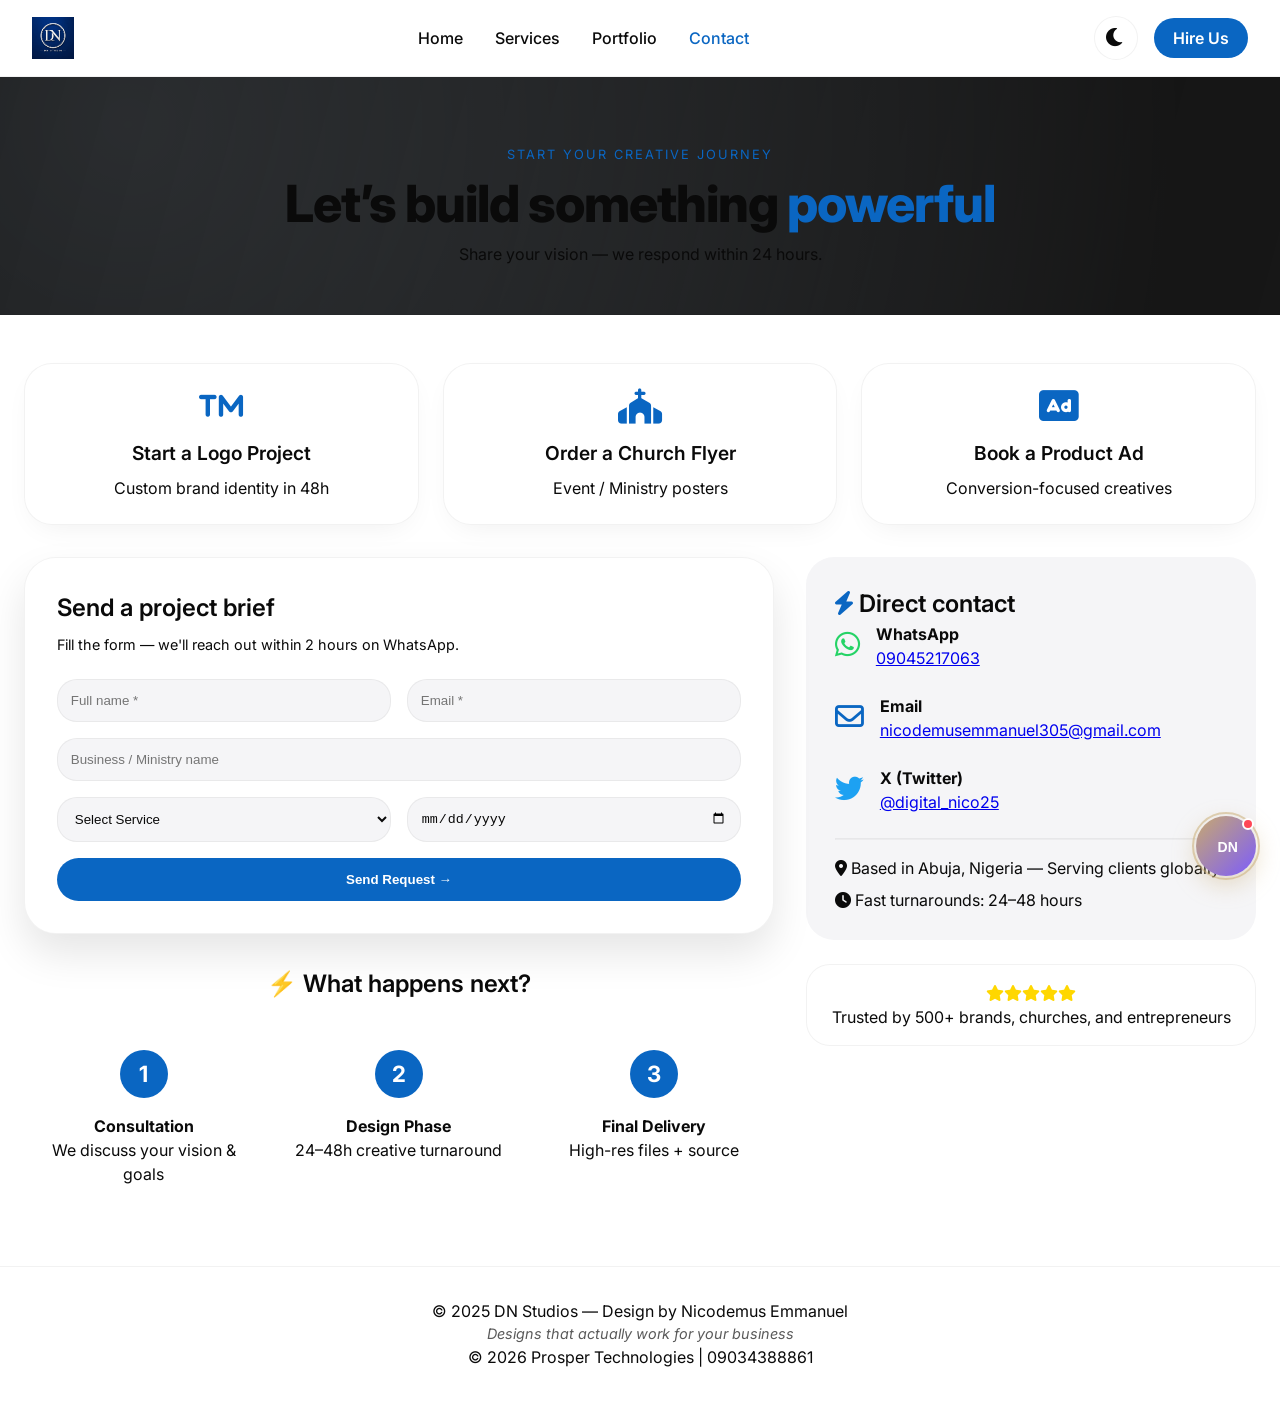
==== dn-studios-portfolio/contact.html @ b540b981 "first commit" ====
<!DOCTYPE html>
<html lang="en">
<head>
  <meta charset="UTF-8">
  <meta name="viewport" content="width=device-width, initial-scale=1.0, viewport-fit=cover">
  <title>DN Studios | Contact – Start Your Creative Project</title>
  <meta name="description" content="Get in touch with DN Studios. Start a logo, church flyer, or product ad project. WhatsApp 09045217063 – 24-48h turnaround.">
  <!-- Google Fonts + Font Awesome -->
  <link href="https://fonts.googleapis.com/css2?family=Inter:opsz,wght@14..32,300;400;500;600;700;800&display=swap" rel="stylesheet">
  <link rel="stylesheet" href="https://cdnjs.cloudflare.com/ajax/libs/font-awesome/6.0.0-beta3/css/all.min.css">
  <link rel="stylesheet" href="css/style.css">
  <style>
    /* Additional contact page premium styling */
    .contact-hero {
      background: var(--hero-overlay), radial-gradient(circle at 10% 20%, rgba(10,102,194,0.15) 0%, rgba(0,0,0,0.7) 90%);
      padding: 4rem 0 3rem;
      text-align: center;
      border-bottom: 1px solid var(--border-light);
    }
    .quick-actions-grid {
      display: flex;
      flex-wrap: wrap;
      gap: 1.5rem;
      justify-content: center;
      margin: 3rem 0 2rem;
    }
    .action-card {
      background: var(--card-bg);
      backdrop-filter: blur(12px);
      border: 1px solid var(--border-light);
      border-radius: 28px;
      padding: 1.5rem;
      text-align: center;
      flex: 1;
      min-width: 200px;
      transition: all 0.3s ease;
      cursor: pointer;
      box-shadow: var(--shadow-sm);
    }
    .action-card:hover {
      transform: translateY(-8px);
      border-color: var(--accent);
      background: var(--card-bg);
      box-shadow: 0 20px 35px -12px var(--accent-glow);
    }
    .action-card i {
      font-size: 2.2rem;
      color: var(--accent);
      margin-bottom: 1rem;
    }
    .action-card h3 {
      font-size: 1.2rem;
      margin-bottom: 0.5rem;
    }
    .glass-form {
      background: var(--card-bg);
      backdrop-filter: blur(16px);
      border-radius: 32px;
      padding: 2rem;
      border: 1px solid var(--border-light);
      box-shadow: 0 20px 40px rgba(0,0,0,0.1);
    }
    .timeline-steps {
      display: flex;
      flex-wrap: wrap;
      justify-content: space-between;
      gap: 1rem;
      margin-top: 2rem;
    }
    .step {
      flex: 1;
      text-align: center;
      padding: 1rem;
      position: relative;
    }
    .step .step-number {
      width: 48px;
      height: 48px;
      background: var(--accent);
      color: white;
      border-radius: 60px;
      display: flex;
      align-items: center;
      justify-content: center;
      margin: 0 auto 1rem;
      font-weight: bold;
      font-size: 1.4rem;
    }
    .contact-sidebar {
      background: var(--bg-secondary);
      border-radius: 28px;
      padding: 1.8rem;
      height: fit-content;
    }
    .contact-method {
      display: flex;
      align-items: center;
      gap: 1rem;
      margin-bottom: 1.5rem;
    }
    .success-modal {
      position: fixed;
      top: 0;
      left: 0;
      width: 100%;
      height: 100%;
      background: rgba(0,0,0,0.8);
      backdrop-filter: blur(8px);
      z-index: 2000;
      display: flex;
      align-items: center;
      justify-content: center;
      visibility: hidden;
      opacity: 0;
      transition: 0.2s;
    }
    .success-modal.active {
      visibility: visible;
      opacity: 1;
    }
    .modal-card {
      background: var(--bg-primary);
      padding: 2rem;
      border-radius: 32px;
      text-align: center;
      max-width: 400px;
    }
    @media (max-width: 768px) {
      .timeline-steps { flex-direction: column; }
      .contact-sidebar { margin-bottom: 2rem; }
    }
    .section-tag-inline {
      color: var(--accent);
      font-size: 0.8rem;
      letter-spacing: 2px;
      text-transform: uppercase;
    }
  </style>
</head>
<body>
<header class="site-header">
  <div class="header-flex container">
    <div class="logo"><a href="index.html"><img src="assets/logo_main.png" alt="DN Studios Logo"></a></div>
    <nav>
      <ul class="nav-links" id="navLinks">
        <li><a href="index.html" class="nav-link">Home</a></li>
        <li><a href="index.html#services" class="nav-link">Services</a></li>
        <li><a href="portfolio.html" class="nav-link">Portfolio</a></li>
        
        <li><a href="contact.html" class="nav-link active">Contact</a></li>
      </ul>
    </nav>
    <div class="header-right">
      <button class="theme-toggle" id="darkModeToggle"><img src="assets/icon_moon.svg" alt="Dark Mode"></button>
      <a href="https://wa.me/2349045217063" class="nav-link hire-btn" target="_blank">Hire Us</a>
      <button class="mobile-menu-btn" id="mobileMenuBtn"><i class="fas fa-bars"></i></button>
    </div>
  </div>
</header>
<!-- Popup AI Chat Widget for DN Studios -->
<style>
  /* ───── CHAT WIDGET STYLES ───────────────────────────────── */
  .dn-chat-widget * {
    margin: 0;
    padding: 0;
    box-sizing: border-box;
  }
  
  .dn-chat-widget {
    position: fixed;
    bottom: 24px;
    right: 24px;
    z-index: 999999;
    font-family: 'Segoe UI', 'DM Sans', -apple-system, BlinkMacSystemFont, sans-serif;
  }
  
  /* Chat Bubble Button */
  .dn-chat-bubble {
    width: 60px;
    height: 60px;
    background: linear-gradient(135deg, #c8a96e 0%, #7c5cfc 100%);
    border-radius: 50%;
    cursor: pointer;
    display: flex;
    align-items: center;
    justify-content: center;
    box-shadow: 0 8px 24px rgba(200,169,110,0.4);
    transition: transform 0.3s ease, box-shadow 0.3s ease;
    border: none;
    position: relative;
  }
  
  .dn-chat-bubble:hover {
    transform: scale(1.08);
    box-shadow: 0 12px 32px rgba(200,169,110,0.5);
  }
  
  .dn-chat-bubble svg {
    width: 28px;
    height: 28px;
  }
  
  /* Pulse Ring */
  .dn-pulse-ring {
    position: absolute;
    inset: -4px;
    border-radius: 50%;
    border: 2px solid rgba(200,169,110,0.5);
    animation: dnPulse 2s ease-out infinite;
    pointer-events: none;
  }
  
  @keyframes dnPulse {
    0% { transform: scale(1); opacity: 0.7; }
    70% { transform: scale(1.4); opacity: 0; }
    100% { transform: scale(1.4); opacity: 0; }
  }
  
  /* Notification Dot */
  .dn-notif-dot {
    position: absolute;
    top: 2px;
    right: 2px;
    width: 12px;
    height: 12px;
    background: #ff4757;
    border-radius: 50%;
    border: 2px solid #fff;
    animation: dnBlink 1.5s ease-in-out infinite;
  }
  
  @keyframes dnBlink {
    0%, 100% { opacity: 1; }
    50% { opacity: 0.4; }
  }
  
  /* Chat Window */
  .dn-chat-window {
    position: absolute;
    bottom: 80px;
    right: 0;
    width: 380px;
    max-width: calc(100vw - 32px);
    height: 520px;
    background: rgba(15, 15, 25, 0.92);
    backdrop-filter: blur(24px);
    border-radius: 24px;
    border: 1px solid rgba(255,255,255,0.12);
    box-shadow: 0 24px 48px rgba(0,0,0,0.4);
    display: flex;
    flex-direction: column;
    overflow: hidden;
    opacity: 0;
    visibility: hidden;
    transform: scale(0.9) translateY(20px);
    transition: all 0.35s cubic-bezier(0.34, 1.56, 0.64, 1);
    pointer-events: none;
  }
  
  .dn-chat-window.dn-open {
    opacity: 1;
    visibility: visible;
    transform: scale(1) translateY(0);
    pointer-events: all;
  }
  
  /* Light mode support */
  @media (prefers-color-scheme: light) {
    .dn-chat-window {
      background: rgba(255, 255, 255, 0.94);
      backdrop-filter: blur(24px);
      border-color: rgba(0,0,0,0.1);
    }
  }
  
  /* Header */
  .dn-chat-header {
    padding: 16px 20px;
    background: linear-gradient(135deg, rgba(200,169,110,0.15) 0%, rgba(124,92,252,0.1) 100%);
    border-bottom: 1px solid rgba(255,255,255,0.1);
    display: flex;
    align-items: center;
    gap: 12px;
  }
  
  .dn-header-avatar {
    width: 40px;
    height: 40px;
    background: linear-gradient(135deg, #c8a96e, #7c5cfc);
    border-radius: 50%;
    display: flex;
    align-items: center;
    justify-content: center;
    font-weight: 800;
    font-size: 18px;
    color: #0a0a0f;
  }
  
  .dn-header-info {
    flex: 1;
  }
  
  .dn-header-name {
    font-weight: 700;
    font-size: 15px;
    letter-spacing: -0.3px;
  }
  
  .dn-header-status {
    font-size: 11px;
    opacity: 0.65;
    display: flex;
    align-items: center;
    gap: 6px;
    margin-top: 2px;
  }
  
  .dn-status-dot {
    width: 8px;
    height: 8px;
    background: #2ed573;
    border-radius: 50%;
    box-shadow: 0 0 6px #2ed573;
    animation: dnTypingBlink 2s ease-in-out infinite;
  }
  
  @keyframes dnTypingBlink {
    0%, 100% { opacity: 1; }
    50% { opacity: 0.4; }
  }
  
  .dn-close-btn {
    background: rgba(255,255,255,0.1);
    border: none;
    color: inherit;
    width: 30px;
    height: 30px;
    border-radius: 50%;
    cursor: pointer;
    font-size: 18px;
    display: flex;
    align-items: center;
    justify-content: center;
    transition: background 0.2s;
  }
  
  .dn-close-btn:hover {
    background: rgba(255,255,255,0.2);
  }
  
  /* Messages Area */
  .dn-messages {
    flex: 1;
    overflow-y: auto;
    padding: 16px;
    display: flex;
    flex-direction: column;
    gap: 12px;
    scroll-behavior: smooth;
  }
  
  .dn-messages::-webkit-scrollbar {
    width: 4px;
  }
  
  .dn-messages::-webkit-scrollbar-track {
    background: transparent;
  }
  
  .dn-messages::-webkit-scrollbar-thumb {
    background: rgba(255,255,255,0.2);
    border-radius: 10px;
  }
  
  /* Message Bubbles */
  .dn-msg {
    display: flex;
    gap: 8px;
    animation: dnMsgIn 0.3s cubic-bezier(0.34, 1.56, 0.64, 1);
  }
  
  @keyframes dnMsgIn {
    from {
      opacity: 0;
      transform: translateY(12px);
    }
    to {
      opacity: 1;
      transform: translateY(0);
    }
  }
  
  .dn-msg.dn-user {
    flex-direction: row-reverse;
  }
  
  .dn-msg-avatar {
    width: 28px;
    height: 28px;
    background: linear-gradient(135deg, #c8a96e, #7c5cfc);
    border-radius: 50%;
    display: flex;
    align-items: center;
    justify-content: center;
    font-size: 12px;
    font-weight: 700;
    flex-shrink: 0;
  }
  
  .dn-msg.dn-user .dn-msg-avatar {
    background: rgba(200,169,110,0.2);
    border: 1px solid rgba(200,169,110,0.3);
    color: #c8a96e;
  }
  
  .dn-msg-bubble {
    max-width: 78%;
    padding: 10px 14px;
    border-radius: 18px;
    font-size: 13px;
    line-height: 1.5;
    word-wrap: break-word;
  }
  
  .dn-msg.dn-bot .dn-msg-bubble {
    background: rgba(255,255,255,0.08);
    border: 1px solid rgba(255,255,255,0.08);
    border-bottom-left-radius: 4px;
  }
  
  .dn-msg.dn-user .dn-msg-bubble {
    background: linear-gradient(135deg, rgba(200,169,110,0.25), rgba(124,92,252,0.2));
    border-bottom-right-radius: 4px;
    text-align: right;
  }
  
  @media (prefers-color-scheme: light) {
    .dn-msg.dn-bot .dn-msg-bubble {
      background: rgba(0,0,0,0.04);
      border-color: rgba(0,0,0,0.06);
    }
    .dn-msg.dn-user .dn-msg-bubble {
      background: linear-gradient(135deg, rgba(200,169,110,0.2), rgba(124,92,252,0.15));
    }
  }
  
  /* Quick Chips */
  .dn-chips {
    display: flex;
    flex-wrap: wrap;
    gap: 8px;
    margin-top: 10px;
  }
  
  .dn-chip {
    background: rgba(255,255,255,0.06);
    border: 1px solid rgba(255,255,255,0.1);
    padding: 6px 14px;
    border-radius: 100px;
    font-size: 11px;
    cursor: pointer;
    transition: all 0.2s;
  }
  
  .dn-chip:hover {
    background: rgba(200,169,110,0.2);
    border-color: #c8a96e;
    transform: translateY(-1px);
  }
  
  @media (prefers-color-scheme: light) {
    .dn-chip {
      background: rgba(0,0,0,0.04);
      border-color: rgba(0,0,0,0.1);
    }
  }
  
  /* Typing Indicator */
  .dn-typing {
    display: flex;
    align-items: center;
    gap: 5px;
    padding: 8px 12px;
  }
  
  .dn-typing span {
    width: 6px;
    height: 6px;
    background: #c8a96e;
    border-radius: 50%;
    animation: dnTypingDot 1.2s ease-in-out infinite;
  }
  
  .dn-typing span:nth-child(2) { animation-delay: 0.2s; }
  .dn-typing span:nth-child(3) { animation-delay: 0.4s; }
  
  @keyframes dnTypingDot {
    0%, 60%, 100% { transform: scale(1); opacity: 0.5; }
    30% { transform: scale(1.3); opacity: 1; }
  }
  
  /* Input Area */
  .dn-input-area {
    padding: 12px 16px;
    border-top: 1px solid rgba(255,255,255,0.08);
    display: flex;
    gap: 10px;
    align-items: flex-end;
  }
  
  .dn-input-area textarea {
    flex: 1;
    background: rgba(255,255,255,0.06);
    border: 1px solid rgba(255,255,255,0.1);
    border-radius: 20px;
    padding: 10px 14px;
    font-family: inherit;
    font-size: 13px;
    color: inherit;
    resize: none;
    outline: none;
    max-height: 80px;
    line-height: 1.4;
  }
  
  .dn-input-area textarea::placeholder {
    opacity: 0.5;
  }
  
  .dn-input-area textarea:focus {
    border-color: #c8a96e;
  }
  
  .dn-send-btn {
    width: 38px;
    height: 38px;
    background: linear-gradient(135deg, #c8a96e, #a07c45);
    border: none;
    border-radius: 50%;
    cursor: pointer;
    display: flex;
    align-items: center;
    justify-content: center;
    transition: transform 0.2s, box-shadow 0.2s;
    flex-shrink: 0;
  }
  
  .dn-send-btn:hover {
    transform: scale(1.06);
    box-shadow: 0 4px 12px rgba(200,169,110,0.4);
  }
  
  .dn-send-btn svg {
    width: 16px;
    height: 16px;
    fill: #0a0a0f;
  }
  
  /* WhatsApp Link inside messages */
  .dn-wa-link {
    display: inline-flex;
    align-items: center;
    gap: 6px;
    background: linear-gradient(135deg, #25d366, #128c7e);
    padding: 6px 14px;
    border-radius: 100px;
    color: white;
    text-decoration: none;
    font-size: 12px;
    font-weight: 600;
    margin-top: 8px;
    transition: transform 0.2s;
  }
  
  .dn-wa-link:hover {
    transform: translateY(-1px);
  }
  
  /* Powered By */
  .dn-powered {
    text-align: center;
    font-size: 9px;
    padding: 8px;
    opacity: 0.4;
    border-top: 1px solid rgba(255,255,255,0.05);
  }
</style>

<div class="dn-chat-widget">
  <!-- Chat Bubble -->
  <button class="dn-chat-bubble" id="dnChatBubble">
    <div class="dn-pulse-ring"></div>
    <div class="dn-notif-dot" id="dnNotifDot"></div>
    <svg viewBox="0 0 40 40" fill="none">
      <text x="8" y="28" font-family="Arial, sans-serif" font-size="20" font-weight="800" fill="white">DN</text>
    </svg>
  </button>
  
  <!-- Chat Window -->
  <div class="dn-chat-window" id="dnChatWindow">
    <div class="dn-chat-header">
      <div class="dn-header-avatar">DN</div>
      <div class="dn-header-info">
        <div class="dn-header-name">DN Studios Assistant</div>
        <div class="dn-header-status">
          <div class="dn-status-dot"></div>
          Online · 24/7
        </div>
      </div>
      <button class="dn-close-btn" id="dnCloseChat">✕</button>
    </div>
    
    <div class="dn-messages" id="dnMessages"></div>
    
    <div class="dn-input-area">
      <textarea id="dnChatInput" placeholder="Ask me anything..." rows="1"></textarea>
      <button class="dn-send-btn" id="dnSendBtn">
        <svg viewBox="0 0 24 24">
          <path d="M2.01 21L23 12 2.01 3 2 10l15 2-15 2z"/>
        </svg>
      </button>
    </div>
    <div class="dn-powered">DN Studios · AI Assistant</div>
  </div>
</div>

<script>
  (function() {
    // Configuration
    const WHATSAPP_NUMBER = '2349045217063';
    const WHATSAPP_URL = `https://wa.me/${WHATSAPP_NUMBER}`;
    
    // DOM Elements
    const bubble = document.getElementById('dnChatBubble');
    const windowEl = document.getElementById('dnChatWindow');
    const closeBtn = document.getElementById('dnCloseChat');
    const messagesEl = document.getElementById('dnMessages');
    const inputEl = document.getElementById('dnChatInput');
    const sendBtn = document.getElementById('dnSendBtn');
    const notifDot = document.getElementById('dnNotifDot');
    
    let isOpen = false;
    let welcomed = false;
    
    // ───── HELPER FUNCTIONS ─────────────────────────────────────
    function scrollToBottom() {
      messagesEl.scrollTop = messagesEl.scrollHeight;
    }
    
    function escapeHtml(text) {
      const div = document.createElement('div');
      div.textContent = text;
      return div.innerHTML;
    }
    
    function addMessage(content, isUser = false, chips = null) {
      const msgDiv = document.createElement('div');
      msgDiv.className = `dn-msg ${isUser ? 'dn-user' : 'dn-bot'}`;
      
      const avatar = document.createElement('div');
      avatar.className = 'dn-msg-avatar';
      avatar.textContent = isUser ? 'You' : 'DN';
      
      const bubbleDiv = document.createElement('div');
      bubbleDiv.className = 'dn-msg-bubble';
      bubbleDiv.innerHTML = content;
      
      if (chips && chips.length) {
        const chipsDiv = document.createElement('div');
        chipsDiv.className = 'dn-chips';
        chips.forEach(chip => {
          const chipBtn = document.createElement('button');
          chipBtn.className = 'dn-chip';
          chipBtn.textContent = chip;
          chipBtn.onclick = () => {
            addMessage(chip, true);
            const response = getBotResponse(chip);
            showTyping(() => addMessage(response, false, getChipsForResponse(chip)));
          };
          chipsDiv.appendChild(chipBtn);
        });
        bubbleDiv.appendChild(chipsDiv);
      }
      
      msgDiv.appendChild(avatar);
      msgDiv.appendChild(bubbleDiv);
      messagesEl.appendChild(msgDiv);
      scrollToBottom();
    }
    
    function showTyping(callback) {
      const typingDiv = document.createElement('div');
      typingDiv.className = 'dn-msg dn-bot';
      typingDiv.innerHTML = `
        <div class="dn-msg-avatar">DN</div>
        <div class="dn-msg-bubble">
          <div class="dn-typing"><span></span><span></span><span></span></div>
        </div>
      `;
      messagesEl.appendChild(typingDiv);
      scrollToBottom();
      
      setTimeout(() => {
        typingDiv.remove();
        callback();
      }, 800);
    }
    
    // ───── KNOWLEDGE BASE / RESPONSE ENGINE ─────────────────────
    function getChipsForResponse(message) {
      const lower = message.toLowerCase();
      if (lower.includes('service') || lower.includes('offer')) return null;
      if (lower.includes('price') || lower.includes('cost')) return null;
      return ['Our Services', 'Turnaround Time', 'Contact Info', 'Get Quote'];
    }
    
    function getBotResponse(message) {
      const lower = message.toLowerCase();
      
      // Pricing / Quote
      if (lower.match(/\b(price|cost|quote|how much|fee|charge|rate|budget|afford)\b/i)) {
        return `Every brand is unique — so every design is custom-tailored to deliver the best value for your vision. 🎨<br><br>
        <strong>Nicodemus</strong> will walk you through everything personally and give you a quote based on your specific needs.<br><br>
        <a href="${WHATSAPP_URL}?text=Hi%20Nicodemus%2C%20I%27d%20like%20a%20custom%20quote%20for%20my%20project" class="dn-wa-link" target="_blank">
          💬 Chat on WhatsApp for Quote
        </a><br><br>
        Our 24–48 hour turnaround starts the moment you connect! ⚡`;
      }
      
      // Turnaround / Delivery
      if (lower.match(/\b(how long|turnaround|delivery|deliver|when.*ready|time.*take|fast|rush|urgent|deadline)\b/i)) {
        return `⚡ <strong>Fastest in the industry!</strong><br><br>
        We operate on a strict <strong>24–48 hour turnaround</strong> for most projects — logos, flyers, brand identity work, social graphics.<br><br>
        <strong>The process:</strong><br>
        1️⃣ You share your brief & brand details<br>
        2️⃣ Our team gets to work immediately<br>
        3️⃣ Your design lands in your inbox within 24–48 hours<br><br>
        Complex brand packages may take slightly longer — we'll give you a clear timeline upfront.<br><br>
        <a href="${WHATSAPP_URL}?text=Hi%20Nicodemus%2C%20I%27d%20like%20to%20start%20a%20project" class="dn-wa-link" target="_blank">
          🚀 Start Your Project Now
        </a>`;
      }
      
      // Services
      if (lower.match(/\b(service|offer|what.*do|logo|flyer|brand|identity|poster|social media|banner|church|ministry)\b/i)) {
        return `✨ <strong>DN Studios Services:</strong><br><br>
        🎯 <strong>Logo & Brand Identity</strong> — Distinctive marks that represent your vision<br>
        ⛪ <strong>Church & Ministry Flyers</strong> — Anointed designs for events & programmes<br>
        📱 <strong>Social Media Graphics</strong> — Scroll-stopping posts & story templates<br>
        🖼️ <strong>Event Posters & Banners</strong> — High-impact print & digital materials<br>
        📋 <strong>Product Advertisement Design</strong> — Mockups built to convert<br>
        🎨 <strong>Custom Design Consultation</strong> — Tailored to your brand voice<br><br>
        Every project is <strong>custom-built from scratch</strong> — no templates!<br><br>
        Which service interests you most?`;
      }
      
      // Contact / WhatsApp
      if (lower.match(/\b(contact|reach|whatsapp|nicodemus|phone|call|message|get in touch|talk|human)\b/i)) {
        return `📞 <strong>Connect with Nicodemus directly:</strong><br><br>
        <a href="${WHATSAPP_URL}" class="dn-wa-link" target="_blank">
          💬 WhatsApp: 09045217063
        </a><br><br>
        📧 Email: <strong>nicodemusemmanuel305@gmail.com</strong><br>
        🐦 X (Twitter): <strong>@digital_nico25</strong><br>
        📱 Direct Call: <strong>08065919383</strong><br><br>
        Nicodemus replies typically within minutes, Mon–Sat. 🙌`;
      }
      
      // About / Who
      if (lower.match(/\b(who are you|about|what is dn|studio|mission|founder)\b/i)) {
        return `🎬 <strong>DN Studios</strong> is a premium creative design studio founded by <strong>Nicodemus Emmanuel</strong>, a graphic designer and visual brand strategist.<br><br>
        <strong>Our mission:</strong> Help businesses, brands, and individuals show up powerfully through visual design.<br><br>
        <strong>What makes us different:</strong><br>
        ✦ Custom, never cookie-cutter designs<br>
        ✦ Guaranteed 24–48 hour delivery<br>
        ✦ Unlimited revisions until you're 100% satisfied<br>
        ✦ Deep understanding of Nigerian & African brand contexts<br><br>
        Ready to show up powerfully? Let's create something extraordinary! ✨`;
      }
      
      // Greeting
      if (lower.match(/^(hi|hello|hey|good morning|good afternoon|hey there|sup|howdy)/i)) {
        return `Hey there! 👋 Great to meet you!<br><br>
        I'm the <strong>DN Studios AI Assistant</strong> — here to help you find the perfect creative solution for your brand.<br><br>
        <strong>You can ask me about:</strong>`;
      }
      
      // Thanks
      if (lower.match(/thank|appreciate|helpful|great help/i)) {
        return `You're so welcome! 😊 It's our absolute pleasure.<br><br>
        Remember — whenever you're ready to start your project, Nicodemus is just one message away. We can't wait to bring your brand vision to life! ✨<br><br>
        <a href="${WHATSAPP_URL}?text=Hi%20Nicodemus%2C%20I%27m%20ready%20to%20start%20my%20project" class="dn-wa-link" target="_blank">
          🎨 Start Your Project →
        </a>`;
      }
      
      // Fallback
      return `That's a great question! For the most accurate answer, it's best to speak with <strong>Nicodemus</strong> directly — he'll give you everything you need. 🙌<br><br>
      <a href="${WHATSAPP_URL}?text=Hi%20Nicodemus%2C%20I%20have%20a%20question%20about%20DN%20Studios" class="dn-wa-link" target="_blank">
        💬 Ask Nicodemus on WhatsApp
      </a><br><br>
      Or ask me about our <strong>services</strong>, <strong>turnaround time</strong>, or <strong>pricing</strong>! 😊`;
    }
    
    function sendMessage() {
      const text = inputEl.value.trim();
      if (!text) return;
      
      addMessage(escapeHtml(text), true);
      inputEl.value = '';
      inputEl.style.height = 'auto';
      
      showTyping(() => {
        const reply = getBotResponse(text);
        addMessage(reply, false, getChipsForResponse(text));
      });
    }
    
    function showWelcome() {
      showTyping(() => {
        addMessage(`Hi! I'm the <strong>DN Studios Assistant</strong>. 👋<br><br>How can I help you <strong>show up powerfully</strong> today?`, false, [
          'Our Services', 'Turnaround Time', 'Get a Quote', 'Contact Info'
        ]);
      });
    }
    
    // Auto-resize textarea
    function autoResize() {
      inputEl.style.height = 'auto';
      inputEl.style.height = Math.min(inputEl.scrollHeight, 80) + 'px';
    }
    
    // Toggle chat window
    function toggleChat() {
      isOpen = !isOpen;
      if (isOpen) {
        windowEl.classList.add('dn-open');
        notifDot.style.opacity = '0';
        setTimeout(() => inputEl.focus(), 200);
        if (!welcomed) {
          welcomed = true;
          setTimeout(showWelcome, 300);
        }
      } else {
        windowEl.classList.remove('dn-open');
      }
    }
    
    // ───── EVENT LISTENERS ─────────────────────────────────────
    bubble.addEventListener('click', toggleChat);
    closeBtn.addEventListener('click', toggleChat);
    sendBtn.addEventListener('click', sendMessage);
    
    inputEl.addEventListener('keypress', (e) => {
      if (e.key === 'Enter' && !e.shiftKey) {
        e.preventDefault();
        sendMessage();
      }
    });
    
    inputEl.addEventListener('input', autoResize);
    
    // Hide notification dot when window is open
    notifDot.style.opacity = '1';
  })();
</script>
<main>
  <!-- Hero Section with abstract overlay -->
  <section class="contact-hero">
    <div class="container">
      <span class="section-tag-inline">Start your creative journey</span>
      <h1 style="font-size: clamp(2rem, 6vw, 3.2rem);">Let’s build something <span style="color: var(--accent);">powerful</span></h1>
      <p>Share your vision — we respond within 24 hours.</p>
    </div>
  </section>

  <div class="container" style="margin-top: 2rem; margin-bottom: 4rem;">
    <!-- Quick Action Cards (pre-filled WhatsApp) -->
    <div class="quick-actions-grid">
      <div class="action-card" data-project="Logo + Brand Identity Project">
        <i class="fas fa-trademark"></i>
        <h3>Start a Logo Project</h3>
        <p>Custom brand identity in 48h</p>
      </div>
      <div class="action-card" data-project="Church Flyer Design">
        <i class="fas fa-church"></i>
        <h3>Order a Church Flyer</h3>
        <p>Event / Ministry posters</p>
      </div>
      <div class="action-card" data-project="Product Ad Campaign">
        <i class="fas fa-ad"></i>
        <h3>Book a Product Ad</h3>
        <p>Conversion-focused creatives</p>
      </div>
    </div>

    <div style="display: flex; flex-wrap: wrap; gap: 2rem;">
      <!-- Left Column: Glass Form -->
      <div style="flex: 2;">
        <div class="glass-form">
          <h3 style="margin-bottom: 0.5rem;">Send a project brief</h3>
          <p style="margin-bottom: 1.5rem; font-size: 0.9rem;">Fill the form — we'll reach out within 2 hours on WhatsApp.</p>
          <form id="contactForm">
            <div style="display: flex; gap: 1rem; flex-wrap: wrap; margin-bottom: 1rem;">
              <input type="text" id="fullName" placeholder="Full name *" style="flex:1; background: var(--bg-secondary); border: 1px solid var(--border-light); padding: 0.8rem; border-radius: 20px;" required>
              <input type="email" id="email" placeholder="Email *" style="flex:1; background: var(--bg-secondary); border: 1px solid var(--border-light); padding: 0.8rem; border-radius: 20px;" required>
            </div>
            <div style="margin-bottom: 1rem;">
              <input type="text" id="businessName" placeholder="Business / Ministry name" style="width:100%; background: var(--bg-secondary); border: 1px solid var(--border-light); padding: 0.8rem; border-radius: 20px;">
            </div>
            <div style="display: flex; gap: 1rem; flex-wrap: wrap; margin-bottom: 1rem;">
              <select id="serviceNeeded" style="flex:1; background: var(--bg-secondary); border: 1px solid var(--border-light); padding: 0.8rem; border-radius: 20px;">
                <option>Select Service</option>
                <option>Flyer & Poster Design</option>
                <option>Logo & Brand Identity</option>
                <option>Social Media Graphics</option>
                <option>Product Ads</option>
                <option>Event/Ministry Flyer</option>
              </select>
              <input type="date" id="deadline" style="flex:1; background: var(--bg-secondary); border: 1px solid var(--border-light); padding: 0.8rem; border-radius: 20px;">
            </div>
            <button type="submit" style="background: var(--accent); color: white; padding: 0.9rem; border: none; border-radius: 40px; width: 100%; font-weight: bold; cursor: pointer; transition: 0.2s;">Send Request →</button>
          </form>
        </div>
        <!-- Timeline visual -->
        <div style="margin-top: 2rem;">
          <h3 style="text-align: center;">⚡ What happens next?</h3>
          <div class="timeline-steps">
            <div class="step"><div class="step-number">1</div><h4>Consultation</h4><p>We discuss your vision & goals</p></div>
            <div class="step"><div class="step-number">2</div><h4>Design Phase</h4><p>24–48h creative turnaround</p></div>
            <div class="step"><div class="step-number">3</div><h4>Final Delivery</h4><p>High-res files + source</p></div>
          </div>
        </div>
      </div>

      <!-- Right Column: Trust Signals + Direct Contact -->
      <div style="flex: 1.2;">
        <div class="contact-sidebar">
          <h3><i class="fas fa-bolt" style="color: var(--accent);"></i> Direct contact</h3>
          <div class="contact-method"><i class="fab fa-whatsapp" style="font-size: 1.8rem; color: #25D366;"></i><div><strong>WhatsApp</strong><br><a href="https://wa.me/2349045217063" target="_blank">09045217063</a></div></div>
          <div class="contact-method"><i class="far fa-envelope" style="font-size: 1.8rem; color: var(--accent);"></i><div><strong>Email</strong><br><a href="mailto:nicodemusemmanuel305@gmail.com">nicodemusemmanuel305@gmail.com</a></div></div>
          <div class="contact-method"><i class="fab fa-twitter" style="font-size: 1.8rem; color: #1DA1F2;"></i><div><strong>X (Twitter)</strong><br><a href="https://twitter.com/digital_nico25" target="_blank">@digital_nico25</a></div></div>
          <hr style="margin: 1rem 0; border-color: var(--border-light);">
          <p style="margin-top: 1rem;"><i class="fas fa-map-marker-alt"></i> Based in Abuja, Nigeria — Serving clients globally.</p>
          <p style="margin-top: 0.5rem;"><i class="fas fa-clock"></i> Fast turnarounds: 24–48 hours</p>
        </div>
        <!-- extra trust badge -->
        <div style="background: var(--card-bg); backdrop-filter: blur(8px); border-radius: 24px; padding: 1rem; margin-top: 1.5rem; text-align: center; border:1px solid var(--border-light);">
          <i class="fas fa-star" style="color: gold;"></i><i class="fas fa-star" style="color: gold;"></i><i class="fas fa-star" style="color: gold;"></i><i class="fas fa-star" style="color: gold;"></i><i class="fas fa-star" style="color: gold;"></i>
          <p>Trusted by 500+ brands, churches, and entrepreneurs</p>
        </div>
      </div>
    </div>
  </div>

  <!-- Success Modal (popup after form submit) -->
  <div id="successModal" class="success-modal">
    <div class="modal-card">
      <i class="fas fa-check-circle" style="font-size: 3rem; color: var(--accent); margin-bottom: 1rem;"></i>
      <h3>Request received!</h3>
      <p>We'll reach out on WhatsApp within 2 hours. For instant response, click below.</p>
      <a href="https://wa.me/2349045217063?text=Hi%20DN%20Studios,%20I%20just%20submitted%20a%20project%20request." target="_blank" style="display: inline-block; margin-top: 1rem; background: #25D366; padding: 0.7rem 1.5rem; border-radius: 40px; color: white; text-decoration: none;"><i class="fab fa-whatsapp"></i> Continue on WhatsApp</a>
      <button id="closeModalBtn" style="background: transparent; border: none; margin-top: 1rem; cursor: pointer; color: var(--text-muted);">Close</button>
    </div>
  </div>
</main>

<footer class="site-footer">
  <div class="container">
    <p>&copy; 2025 DN Studios — Design by Nicodemus Emmanuel</p>
    <p class="footer-tagline">Designs that actually work for your business</p>
    <div class="container"><p>© 2026 Prosper Technologies | 09034388861</p></div>
  </div>
</footer>

<script>
  (function() {
    // Dark mode toggle (global consistency)
    const toggle = document.getElementById('darkModeToggle');
    const body = document.body;
    function loadTheme() {
      const saved = localStorage.getItem('dn_theme');
      if (saved === 'dark') {
        body.classList.add('dark');
        if (toggle) toggle.innerHTML = '<i class="fas fa-sun"></i>';
      } else {
        body.classList.remove('dark');
        if (toggle) toggle.innerHTML = '<i class="fas fa-moon"></i>';
      }
    }
    if (toggle) {
      toggle.addEventListener('click', () => {
        if (body.classList.contains('dark')) {
          body.classList.remove('dark');
          localStorage.setItem('dn_theme', 'light');
          toggle.innerHTML = '<i class="fas fa-moon"></i>';
        } else {
          body.classList.add('dark');
          localStorage.setItem('dn_theme', 'dark');
          toggle.innerHTML = '<i class="fas fa-sun"></i>';
        }
      });
    }
    loadTheme();

    // Mobile menu logic
    const mobileBtn = document.getElementById('mobileMenuBtn');
    const navLinks = document.getElementById('navLinks');
    if (mobileBtn && navLinks) {
      mobileBtn.addEventListener('click', () => navLinks.classList.toggle('show-nav'));
      document.querySelectorAll('.nav-link').forEach(link => link.addEventListener('click', () => navLinks.classList.remove('show-nav')));
    }

    // Quick action cards — pre-filled WhatsApp messages
    const actionCards = document.querySelectorAll('.action-card');
    actionCards.forEach(card => {
      card.addEventListener('click', () => {
        const project = card.getAttribute('data-project') || 'design project';
        const message = `Hi DN Studios, I want to start a ${project} project. Let’s discuss details.`;
        const encoded = encodeURIComponent(message);
        window.open(`https://wa.me/2349045217063?text=${encoded}`, '_blank');
      });
    });

    // Form handling (glassmorphic form) -> show success modal + fallback mailto
    const form = document.getElementById('contactForm');
    const modal = document.getElementById('successModal');
    const closeModal = document.getElementById('closeModalBtn');

    if (form) {
      form.addEventListener('submit', (e) => {
        e.preventDefault();
        // Gather form data for optional mailto fallback
        const name = document.getElementById('fullName')?.value || '';
        const email = document.getElementById('email')?.value || '';
        const business = document.getElementById('businessName')?.value || '';
        const service = document.getElementById('serviceNeeded')?.value || '';
        const deadline = document.getElementById('deadline')?.value || '';
        
        // Show success modal (conversion-focused: redirect to WhatsApp)
        modal.classList.add('active');
        
        // Optional: send an email copy using mailto (non-intrusive)
        const subject = `Project Inquiry from ${name}`;
        const body = `Name: ${name}%0AEmail: ${email}%0ABusiness: ${business}%0AService: ${service}%0ADeadline: ${deadline}%0A%0A (Client was redirected to WhatsApp for fast service)`;
        // Uncomment next line to also open email client (not required but helpful)
        // window.location.href = `mailto:nicodemusemmanuel305@gmail.com?subject=${encodeURIComponent(subject)}&body=${body}`;
        
        // Reset form fields
        form.reset();
        
        // Automatically close after 5 seconds if user doesn't click
        setTimeout(() => {
          if (modal.classList.contains('active')) modal.classList.remove('active');
        }, 8000);
      });
    }
    
    if (closeModal) {
      closeModal.addEventListener('click', () => {
        modal.classList.remove('active');
      });
    }
    // Click outside modal to close
    modal.addEventListener('click', (e) => {
      if (e.target === modal) modal.classList.remove('active');
    });

    // Optional: set min date for deadline (future dates)
    const deadlineInput = document.getElementById('deadline');
    if (deadlineInput) {
      const today = new Date().toISOString().split('T')[0];
      deadlineInput.min = today;
    }
  })();
</script>
<style>
  /* ensure glassmorphic inputs inherit dark mode properly */
  input, select {
    color: var(--text-primary);
    background: var(--bg-secondary) !important;
  }
  .action-card, .glass-form, .contact-sidebar {
    transition: all 0.2s;
  }
</style>
</body>
</html>
---- dn-studios-portfolio/css/style.css ----
/* ----------------------------------------------
   DN STUDIOS – Global Style (Multi‑page)
   Dark/Light mode, Glass navbar, Footer, Utilities
---------------------------------------------- */
:root {
  /* Light theme (default) */
  --bg-primary: #ffffff;
  --bg-secondary: #f5f5f7;
  --text-primary: #0a0a0a;
  --text-secondary: #2c2c2c;
  --text-muted: #5a5a5a;
  --card-bg: #ffffff;
  --border-light: rgba(0,0,0,0.05);
  --accent: #0a66c2;
  --accent-glow: rgba(10,102,194,0.2);
  --header-bg: rgba(255,255,255,0.85);
  --hero-overlay: linear-gradient(105deg, rgba(0,0,0,0.82) 0%, rgba(0,0,0,0.7) 100%);
  --shadow-sm: 0 10px 30px -12px rgba(0,0,0,0.08);
  --accent-glow-intense: rgba(10,102,194,0.4);
  --shadow-hover: 0 25px 35px -12px rgba(0,0,0,0.15);
}

body.dark {
  --bg-primary: #050505;
  --bg-secondary: #0f0f12;
  --text-primary: #ededed;
  --text-secondary: #cfcfcf;
  --text-muted: #a0a0a0;
  --card-bg: #111111;
  --border-light: rgba(255,255,255,0.06);
  --accent: #3b82f6;
  --accent-glow: rgba(59,130,246,0.4);
  --header-bg: rgba(10,10,10,0.88);
  --accent-glow-intense: rgba(59,130,246,0.6);
  --hero-overlay: linear-gradient(105deg, rgba(0,0,0,0.88) 0%, rgba(0,0,0,0.78) 100%);
  --shadow-sm: 0 10px 30px -12px rgba(0,0,0,0.4);
  --shadow-hover: 0 25px 35px -12px rgba(0,0,0,0.6);
}

html {
  scroll-behavior: smooth;
  scroll-padding-top: 80px;
}

* {
  margin: 0;
  padding: 0;
  box-sizing: border-box;
  transition: background-color 0.25s ease, color 0.2s ease, border-color 0.2s;
}

body {
  font-family: 'Inter', 'Montserrat', sans-serif;
  background: var(--bg-primary);
  color: var(--text-primary);
  line-height: 1.5;
  scroll-behavior: smooth;
}

/* Fluid Typography */
h1 { font-size: clamp(2rem, 8vw, 3.8rem); font-weight: 800; letter-spacing: -0.02em; }
h2 { font-size: clamp(1.8rem, 5vw, 2.6rem); font-weight: 700; }
h3 { font-size: 1.5rem; font-weight: 600; }
.container {
  max-width: 1280px;
  margin: 0 auto;
  padding: 0 1.5rem;
}

/* ========== GLASS NAVBAR ========== */
.site-header {
  position: sticky;
  top: 0;
  z-index: 1000;
  background: var(--header-bg);
  backdrop-filter: blur(10px);
  -webkit-backdrop-filter: blur(10px);
  border-bottom: 1px solid var(--border-light);
  transition: background 0.3s;
}
.header-flex {
  display: flex;
  justify-content: space-between;
  align-items: center;
  padding: 1rem 2rem;
}
.logo img {
  height: 42px;
  width: auto;
  display: block;
}
.nav-links {
  display: flex;
  gap: 2rem;
  align-items: center;
  list-style: none;
}
.header-right {
  display: flex;
  align-items: center;
  gap: 1rem;
}
.nav-link {
  text-decoration: none;
  font-weight: 500;
  color: var(--text-primary);
  transition: color 0.2s;
}
.nav-link:hover, .nav-link.active {
  color: var(--accent);
}

/* Pulsing Hire Button */
.hire-btn, .pulse-btn {
  background: var(--accent);
  color: white !important;
  padding: 0.5rem 1.2rem;
  border-radius: 40px;
  font-weight: 600;
  transition: all 0.2s;
  animation: btnPulse 2.5s infinite;
}
.hire-btn:hover {
  filter: brightness(1.1);
  transform: scale(1.02);
}
@keyframes btnPulse {
  0% { box-shadow: 0 0 0 0 var(--accent-glow); }
  70% { box-shadow: 0 0 0 12px rgba(0,0,0,0); }
  100% { box-shadow: 0 0 0 0 rgba(0,0,0,0); }
}

.theme-toggle {
  background: var(--card-bg);
  border: 1px solid var(--border-light);
  border-radius: 50px;
  width: 44px;
  height: 44px;
  display: flex;
  align-items: center;
  justify-content: center;
  cursor: pointer;
  font-size: 1.3rem;
  color: var(--text-primary);
  overflow: hidden;
}
.theme-toggle img {
  width: 22px;
  height: 22px;
  display: block;
}
.mobile-menu-btn {
  display: none;
  font-size: 1.7rem;
  background: none;
  border: none;
  color: var(--text-primary);
  cursor: pointer;
}

/* ========== HERO ENHANCEMENTS ========== */
.hero {
  position: relative;
  overflow: hidden;
  background-attachment: fixed !important; /* Parallax effect */
}
.floating-shapes .shape {
  position: absolute;
  background: var(--accent);
  opacity: 0.1;
  filter: blur(40px);
  border-radius: 50%;
  z-index: 1;
  animation: float 8s infinite alternate ease-in-out;
}
.shape-1 { width: 300px; height: 300px; top: -100px; right: -50px; }
.shape-2 { width: 200px; height: 200px; bottom: 50px; left: -50px; animation-delay: 2s; }

@keyframes float {
  from { transform: translate(0, 0) rotate(0deg); }
  to { transform: translate(30px, 40px) rotate(10deg); }
}

.split-text span {
  display: inline-block;
  opacity: 0;
  transform: translateY(20px);
  animation: revealText 0.6s forwards cubic-bezier(0.17, 0.67, 0.83, 0.67);
}
@keyframes revealText {
  to { opacity: 1; transform: translateY(0); }
}

/* ========== TRUST BAR & GLASS CARDS ========== */
.stats-bar {
  background: var(--card-bg);
  padding: 3rem 0;
  border-bottom: 1px solid var(--border-light);
  display: flex;
  justify-content: space-around;
  flex-wrap: wrap;
  gap: 2rem;
}
.stat-item { text-align: center; }
.stat-item h4 { font-size: 2.5rem; color: var(--accent); margin-bottom: 0.2rem; }
.stat-item p { font-size: 0.9rem; font-weight: 600; text-transform: uppercase; color: var(--text-muted); }

.glass-card {
  background: rgba(255, 255, 255, 0.03);
  backdrop-filter: blur(10px);
  border: 1px solid var(--border-light);
  padding: 2.5rem;
  border-radius: 24px;
  transition: all 0.4s cubic-bezier(0.165, 0.84, 0.44, 1);
  position: relative;
}
.glass-card:hover {
  transform: translateY(-10px);
  background: var(--card-bg);
  box-shadow: 0 20px 40px var(--accent-glow-intense);
  border-color: var(--accent);
}
.tooltip {
  position: absolute;
  bottom: 20px;
  right: 20px;
  font-size: 0.75rem;
  font-weight: 700;
  color: var(--accent);
  opacity: 0;
  transition: 0.3s;
}
.glass-card:hover .tooltip { opacity: 1; }

/* ========== REVEAL ANIMATIONS ========== */
.reveal {
  opacity: 0;
  transform: translateY(40px);
  transition: all 0.8s cubic-bezier(0.25, 0.46, 0.45, 0.94);
}
.reveal.active {
  opacity: 1;
  transform: translateY(0);
}
.stagger-1 { transition-delay: 0.1s; }
.stagger-2 { transition-delay: 0.2s; }
.stagger-3 { transition-delay: 0.3s; }

/* ========== CTA SECTION ========== */
.cta-section {
  padding: 6rem 0;
  background: var(--hero-overlay), url('assets/hero_cover_main.jpg') center/cover no-repeat;
  background-attachment: fixed;
  color: white;
  text-align: center;
  border-radius: 40px;
  margin: 4rem 1.5rem;
}

/* Buttons & Cards */
.btn {
  display: inline-flex;
  align-items: center;
  gap: 0.6rem;
  padding: 0.8rem 2rem;
  border-radius: 999px;
  font-weight: 600;
  text-decoration: none;
  transition: all 0.2s;
}
.btn-primary {
  background: var(--accent);
  color: white;
  box-shadow: 0 8px 18px var(--accent-glow);
}
.btn-primary:hover { transform: translateY(-3px); filter: brightness(1.05); }

/* Footer */
.site-footer {
  background: var(--bg-primary);
  border-top: 1px solid var(--border-light);
  padding: 2rem 0;
  text-align: center;
  margin-top: 4rem;
}
.footer-tagline {
  font-size: 0.9rem;
  color: var(--text-muted);
  font-style: italic;
}

/* Utility */
.section-header {
  text-align: center;
  margin-bottom: 3rem;
}
.section-tag {
  display: inline-block;
  font-size: 0.85rem;
  text-transform: uppercase;
  letter-spacing: 2px;
  color: var(--accent);
  background: rgba(10,102,194,0.08);
  padding: 0.3rem 1rem;
  border-radius: 40px;
}

/* Portfolio Gallery Grid */
.gallery-grid {
  display: grid;
  grid-template-columns: repeat(auto-fill, minmax(280px, 1fr));
  gap: 2rem;
}
.gallery-item {
  border-radius: 20px;
  overflow: hidden;
  background: var(--card-bg);
  box-shadow: var(--shadow-sm);
  transition: transform 0.3s, box-shadow 0.3s;
}
.gallery-item:hover {
  transform: translateY(-6px);
  box-shadow: var(--shadow-hover);
}
.gallery-inner {
  aspect-ratio: 4/5;
  overflow: hidden;
}
.gallery-inner img {
  width: 100%;
  height: 100%;
  object-fit: cover;
  transition: transform 0.5s;
}
.gallery-item:hover .gallery-inner img {
  transform: scale(1.05);
}
.filter-controls {
  display: flex;
  flex-wrap: wrap;
  justify-content: center;
  gap: 0.8rem;
  margin-bottom: 2.5rem;
}
.filter-btn {
  background: transparent;
  border: 1px solid var(--border-light);
  padding: 0.6rem 1.5rem;
  border-radius: 40px;
  font-weight: 600;
  color: var(--text-primary);
  cursor: pointer;
}
.filter-btn.active, .filter-btn:hover {
  background: var(--accent);
  border-color: var(--accent);
  color: white;
}
/* Placeholder for missing items */
.gallery-placeholder {
  width: 100%;
  height: 100%;
  background: var(--bg-secondary);
  display: flex;
  align-items: center;
  justify-content: center;
  text-align: center;
  padding: 1.5rem;
  font-weight: 600;
  color: var(--text-muted);
  border: 2px dashed var(--border-light);
}
/* hidden items */
.gallery-item.item-hidden {
  opacity: 0;
  transform: scale(0.85);
  visibility: hidden;
  pointer-events: none;
  transition: opacity 0.35s, transform 0.35s;
}

/* Contact Page Form */
.contact-form {
  background: var(--card-bg);
  padding: 2rem;
  border-radius: 24px;
  border: 1px solid var(--border-light);
}
.form-group {
  margin-bottom: 1.2rem;
}
.form-group input, .form-group textarea {
  width: 100%;
  padding: 0.8rem 1rem;
  background: var(--bg-secondary);
  border: 1px solid var(--border-light);
  border-radius: 12px;
  color: var(--text-primary);
  font-family: inherit;
}

/* Responsive */
@media (max-width: 768px) {
  .nav-links {
    position: fixed;
    top: 70px;
    left: -100%;
    width: 100%;
    background: var(--header-bg);
    backdrop-filter: blur(20px);
    flex-direction: column;
    padding: 2rem;
    gap: 1.5rem;
    transition: left 0.3s;
  }
  .nav-links.show-nav { left: 0; }
  .mobile-menu-btn { display: block; }
  .header-flex { padding: 0.8rem 1.5rem; }
}
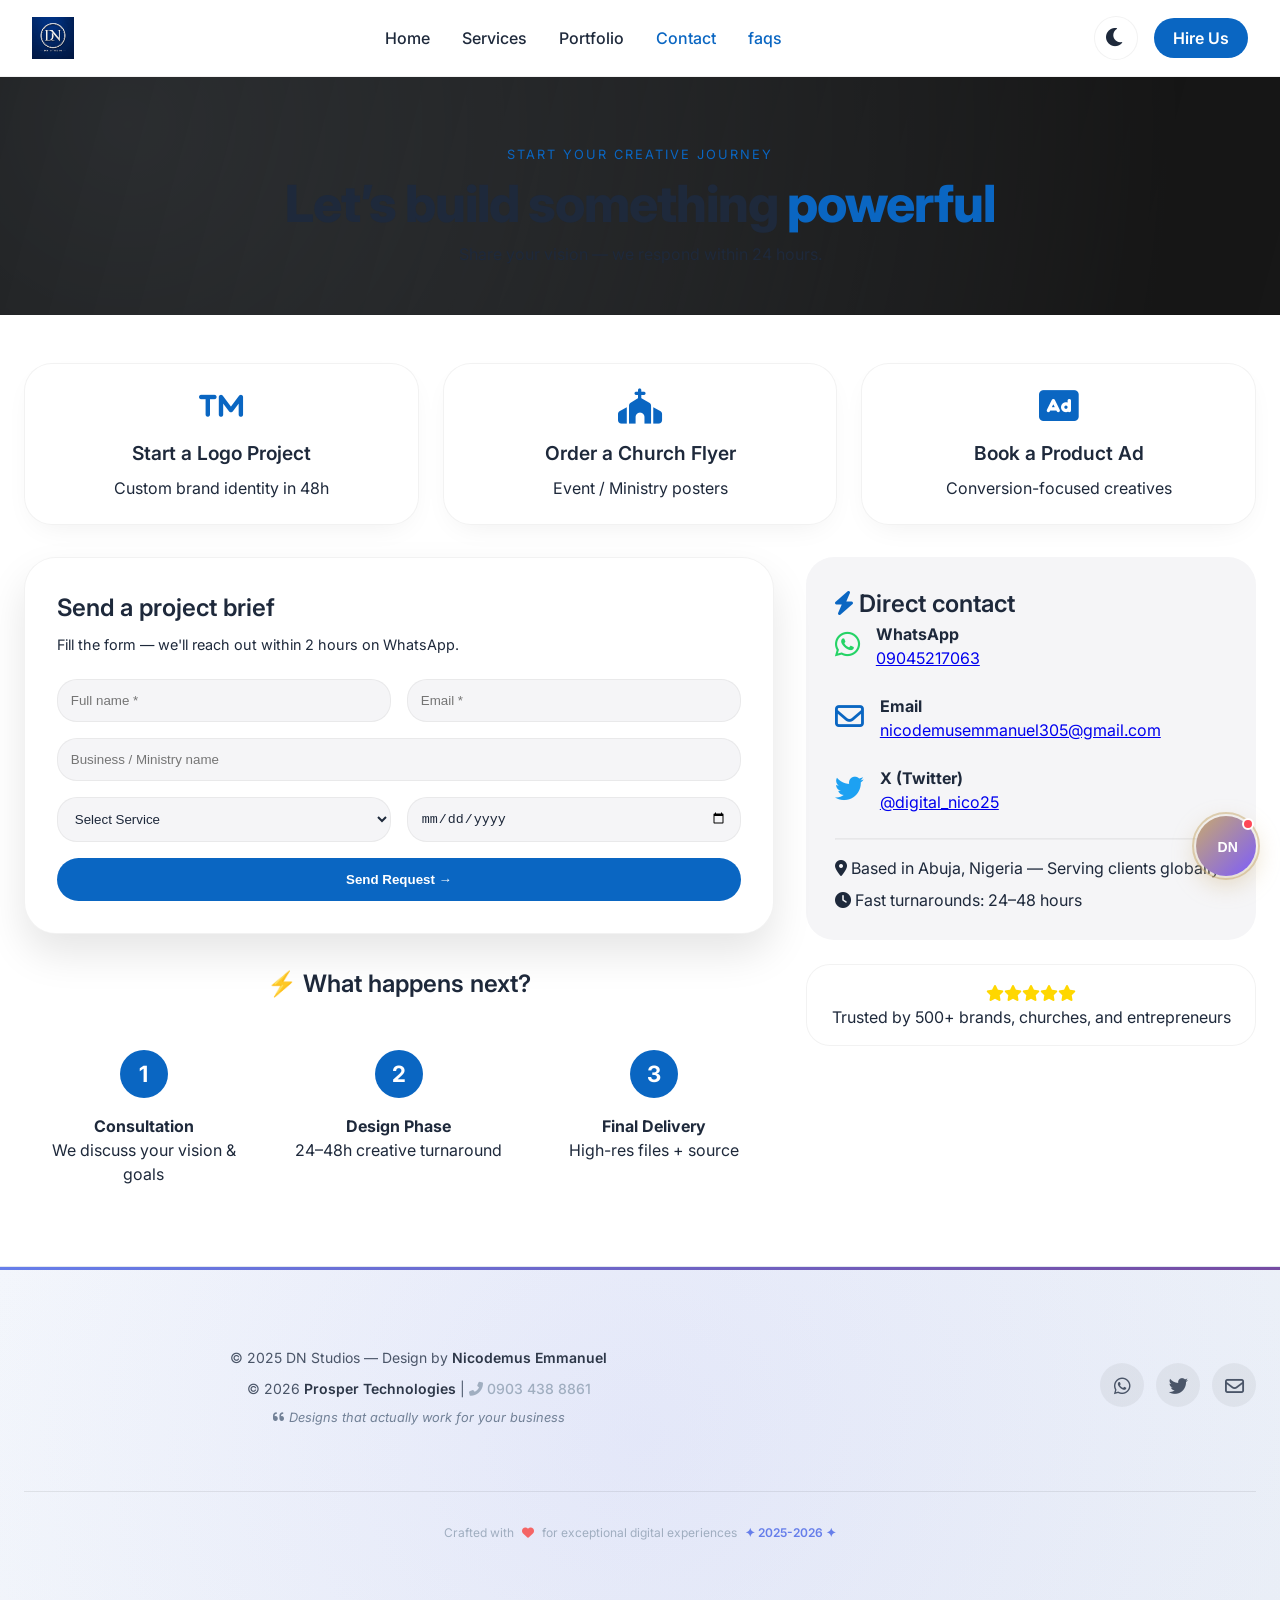
==== commit 14fee74d: "update" ====
--- a/dn-studios-portfolio/contact.html
+++ b/dn-studios-portfolio/contact.html
@@ -138,7 +138,7 @@
   </style>
 </head>
 <body>
-<header class="site-header">
+  <header class="site-header">
   <div class="header-flex container">
     <div class="logo"><a href="index.html"><img src="assets/logo_main.png" alt="DN Studios Logo"></a></div>
     <nav>
@@ -148,6 +148,7 @@
         <li><a href="portfolio.html" class="nav-link">Portfolio</a></li>
         
         <li><a href="contact.html" class="nav-link active">Contact</a></li>
+        <li><a href="faqs.html" class="nav-link active">faqs</a></li>
       </ul>
     </nav>
     <div class="header-right">
@@ -273,6 +274,416 @@
     }
   }
   
+.site-footer {
+  background: linear-gradient(135deg, #0f0f1a 0%, #1a1a2e 100%);
+  position: relative;
+  overflow: hidden;
+  border-top: 1px solid rgba(255, 255, 255, 0.1);
+  margin-top: auto;
+}
+:root {
+  /* Light theme variables */
+  --footer-bg: linear-gradient(135deg, #f8fafc 0%, #e2e8f0 100%);
+  --text-primary: #1e293b;
+  --text-secondary: #475569;
+  /* ... */
+}
+
+[data-theme="dark"] {
+  /* Dark theme variables */
+  --footer-bg: linear-gradient(135deg, #0f0f1a 0%, #1a1a2e 100%);
+  --text-primary: #f1f5f9;
+  /* ... */
+}
+
+/* Animated background effect */
+.site-footer::before {
+  content: '';
+  position: absolute;
+  top: 0;
+  left: -50%;
+  width: 200%;
+  height: 100%;
+  background: radial-gradient(circle, rgba(99, 102, 241, 0.1) 0%, transparent 70%);
+  animation: shimmer 20s infinite linear;
+  pointer-events: none;
+}
+
+@keyframes shimmer {
+  0% {
+    transform: translateX(-50%);
+  }
+  100% {
+    transform: translateX(50%);
+  }
+}
+
+/* Footer wave bar */
+.footer-wave {
+  position: absolute;
+  top: 0;
+  left: 0;
+  width: 100%;
+  height: 3px;
+  background: linear-gradient(90deg, #667eea, #764ba2, #667eea);
+  background-size: 200% 100%;
+  animation: waveFlow 3s ease infinite;
+}
+
+@keyframes waveFlow {
+  0% {
+    background-position: 0% 50%;
+  }
+  50% {
+    background-position: 100% 50%;
+  }
+  100% {
+    background-position: 0% 50%;
+  }
+}
+
+/* Container */
+.site-footer .container {
+  max-width: 1280px;
+  margin: 0 auto;
+  padding: 3rem 1.5rem 2rem;
+  position: relative;
+  z-index: 1;
+}
+
+/* Footer grid layout */
+@media (min-width: 768px) {
+  .site-footer .container {
+    display: flex;
+    flex-direction: column;
+    gap: 2rem;
+  }
+  
+  .footer-main {
+    display: flex;
+    justify-content: space-between;
+    align-items: flex-start;
+    gap: 3rem;
+  }
+}
+
+/* Copyright section */
+.footer-copyright {
+  flex: 2;
+}
+
+.footer-copyright p {
+  margin: 0.5rem 0;
+  color: #a0aec0;
+  font-size: 0.875rem;
+  line-height: 1.6;
+}
+
+.footer-copyright p:first-child {
+  margin-top: 0;
+}
+
+.footer-copyright strong {
+  color: #cbd5e0;
+  font-weight: 600;
+}
+
+/* Phone link */
+.phone-link {
+  color: #a0aec0;
+  text-decoration: none;
+  transition: all 0.3s ease;
+  font-weight: 500;
+}
+
+.phone-link:hover {
+  color: #48bb78;
+}
+
+/* Tagline */
+.footer-tagline {
+  color: #718096;
+  font-size: 0.8rem;
+  font-style: italic;
+  margin-top: 0.5rem;
+}
+
+/* Social section */
+.footer-social {
+  flex: 1;
+}
+
+@media (max-width: 767px) {
+  .footer-main {
+    flex-direction: column;
+    text-align: center;
+    gap: 1.5rem;
+  }
+  
+  .footer-social {
+    text-align: center;
+  }
+}
+
+@media (min-width: 768px) {
+  .footer-social {
+    text-align: right;
+  }
+}
+
+/* Social links container */
+.social-links {
+  display: flex;
+  gap: 0.75rem;
+  margin-top: 1rem;
+}
+
+@media (max-width: 767px) {
+  .social-links {
+    justify-content: center;
+  }
+}
+
+@media (min-width: 768px) {
+  .social-links {
+    justify-content: flex-end;
+  }
+}
+
+/* Social link buttons */
+.social-link {
+  width: 44px;
+  height: 44px;
+  border-radius: 50%;
+  display: flex;
+  align-items: center;
+  justify-content: center;
+  background: rgba(255, 255, 255, 0.05);
+  color: #cbd5e0;
+  text-decoration: none;
+  transition: all 0.3s cubic-bezier(0.4, 0, 0.2, 1);
+  position: relative;
+  overflow: hidden;
+}
+
+.social-link i {
+  font-size: 1.2rem;
+  position: relative;
+  z-index: 1;
+  transition: all 0.3s ease;
+}
+
+/* Ripple effect */
+.social-link::before {
+  content: '';
+  position: absolute;
+  top: 50%;
+  left: 50%;
+  width: 0;
+  height: 0;
+  border-radius: 50%;
+  background: currentColor;
+  transform: translate(-50%, -50%);
+  transition: all 0.4s ease;
+  opacity: 0;
+}
+
+.social-link:hover::before {
+  width: 100%;
+  height: 100%;
+  opacity: 0.15;
+}
+
+.social-link:hover {
+  transform: translateY(-3px);
+}
+
+/* Individual social colors */
+.social-link.whatsapp:hover {
+  color: #25D366;
+  background: rgba(37, 211, 102, 0.1);
+  box-shadow: 0 4px 12px rgba(37, 211, 102, 0.3);
+}
+
+.social-link.twitter:hover {
+  color: #1DA1F2;
+  background: rgba(29, 161, 242, 0.1);
+  box-shadow: 0 4px 12px rgba(29, 161, 242, 0.3);
+}
+
+.social-link.email:hover {
+  color: #EA4335;
+  background: rgba(234, 67, 53, 0.1);
+  box-shadow: 0 4px 12px rgba(234, 67, 53, 0.3);
+}
+
+/* Tooltips */
+.social-link {
+  position: relative;
+}
+
+.social-link::after {
+  content: attr(data-tooltip);
+  position: absolute;
+  bottom: 100%;
+  left: 50%;
+  transform: translateX(-50%) translateY(-8px);
+  background: rgba(0, 0, 0, 0.9);
+  color: white;
+  padding: 4px 8px;
+  border-radius: 6px;
+  font-size: 0.7rem;
+  white-space: nowrap;
+  pointer-events: none;
+  opacity: 0;
+  transition: all 0.3s ease;
+  font-family: system-ui, -apple-system, sans-serif;
+  z-index: 10;
+}
+
+.social-link:hover::after {
+  opacity: 1;
+  transform: translateX(-50%) translateY(-12px);
+}
+
+/* Hide tooltips on mobile */
+@media (max-width: 640px) {
+  .social-link::after {
+    display: none;
+  }
+}
+
+/* Footer bottom bar */
+.footer-bottom {
+  border-top: 1px solid rgba(255, 255, 255, 0.08);
+  padding-top: 2rem;
+  margin-top: 2rem;
+  text-align: center;
+}
+
+/* Heart animation */
+.footer-heart {
+  color: #718096;
+  font-size: 0.75rem;
+  display: flex;
+  align-items: center;
+  justify-content: center;
+  gap: 0.5rem;
+  flex-wrap: wrap;
+}
+
+.heart-icon {
+  color: #f56565;
+  animation: heartbeat 1.5s ease infinite;
+  display: inline-block;
+}
+
+@keyframes heartbeat {
+  0%, 100% {
+    transform: scale(1);
+  }
+  50% {
+    transform: scale(1.2);
+  }
+}
+
+.footer-year {
+  font-weight: 600;
+  color: #667eea;
+}
+
+/* Responsive adjustments */
+@media (max-width: 640px) {
+  .site-footer .container {
+    padding: 2rem 1rem 1.5rem;
+  }
+  
+  .social-link {
+    width: 40px;
+    height: 40px;
+  }
+  
+  .social-link i {
+    font-size: 1rem;
+  }
+  
+  .footer-copyright p {
+    font-size: 0.75rem;
+  }
+  
+  .footer-heart {
+    font-size: 0.7rem;
+    gap: 0.3rem;
+  }
+}
+
+/* Print styles */
+@media print {
+  .site-footer {
+    background: white;
+    color: black;
+    border-top: 1px solid #ccc;
+  }
+  
+  .site-footer::before,
+  .footer-wave,
+  .social-link::before {
+    display: none;
+  }
+  
+  .social-link:hover {
+    transform: none;
+  }
+}
+
+/* Dark/Light mode support */
+@media (prefers-color-scheme: light) {
+  .site-footer {
+    background: linear-gradient(135deg, #f7fafc 0%, #edf2f7 100%);
+    border-top-color: #e2e8f0;
+  }
+  
+  .footer-copyright p {
+    color: #4a5568;
+  }
+  
+  .footer-copyright strong {
+    color: #2d3748;
+  }
+  
+  .footer-tagline {
+    color: #718096;
+  }
+  
+  .social-link {
+    background: rgba(0, 0, 0, 0.05);
+    color: #4a5568;
+  }
+  
+  .footer-bottom {
+    border-top-color: rgba(0, 0, 0, 0.08);
+  }
+  
+  .footer-heart {
+    color: #a0aec0;
+  }
+}
+
+/* Optional: Add smooth scroll behavior */
+html {
+  scroll-behavior: smooth;
+}
+
+/* Optional: Footer sticky behavior */
+body {
+  display: flex;
+  flex-direction: column;
+  min-height: 100vh;
+}
+
+.site-footer {
+  margin-top: auto;
+}
   /* Header */
   .dn-chat-header {
     padding: 16px 20px;
@@ -966,10 +1377,63 @@
 </main>
 
 <footer class="site-footer">
+  <!-- Animated wave bar at top -->
+  <div class="footer-wave"></div>
+  
   <div class="container">
-    <p>&copy; 2025 DN Studios — Design by Nicodemus Emmanuel</p>
-    <p class="footer-tagline">Designs that actually work for your business</p>
-    <div class="container"><p>© 2026 Prosper Technologies | 09034388861</p></div>
+    <!-- Main footer content -->
+    <div class="footer-main">
+      <!-- Left side: Copyright & Credits -->
+      <div class="footer-copyright">
+        <p>© 2025 DN Studios — Design by <strong>Nicodemus Emmanuel</strong></p>
+        <p>© 2026 <strong>Prosper Technologies</strong> | 
+          <a href="tel:09034388861" class="phone-link">
+            <i class="fas fa-phone-alt"></i> 0903 438 8861
+          </a>
+        </p>
+        <div class="footer-tagline">
+          <i class="fas fa-quote-left"></i> Designs that actually work for your business
+        </div>
+      </div>
+      
+      <!-- Right side: Social Links -->
+      <div class="footer-social">
+        <div class="social-links">
+          <a href="https://wa.me/2349045217063" 
+             target="_blank" 
+             class="social-link whatsapp" 
+             aria-label="WhatsApp"
+             data-tooltip="Chat on WhatsApp">
+            <i class="fab fa-whatsapp"></i>
+          </a>
+          
+          <a href="https://x.com/digital_nico25" 
+             target="_blank" 
+             class="social-link twitter" 
+             aria-label="Twitter (X)"
+             data-tooltip="Follow on X">
+            <i class="fab fa-twitter"></i>
+          </a>
+          
+          <a href="mailto:nicodemusemmanuel305@gmail.com" 
+             class="social-link email" 
+             aria-label="Email"
+             data-tooltip="Send an email">
+            <i class="far fa-envelope"></i>
+          </a>
+        </div>
+      </div>
+    </div>
+    
+    <!-- Bottom bar with heart animation -->
+    <div class="footer-bottom">
+      <div class="footer-heart">
+        <span>Crafted with</span>
+        <i class="fas fa-heart heart-icon"></i>
+        <span>for exceptional digital experiences</span>
+        <span class="footer-year">✦ 2025-2026 ✦</span>
+      </div>
+    </div>
   </div>
 </footer>
 
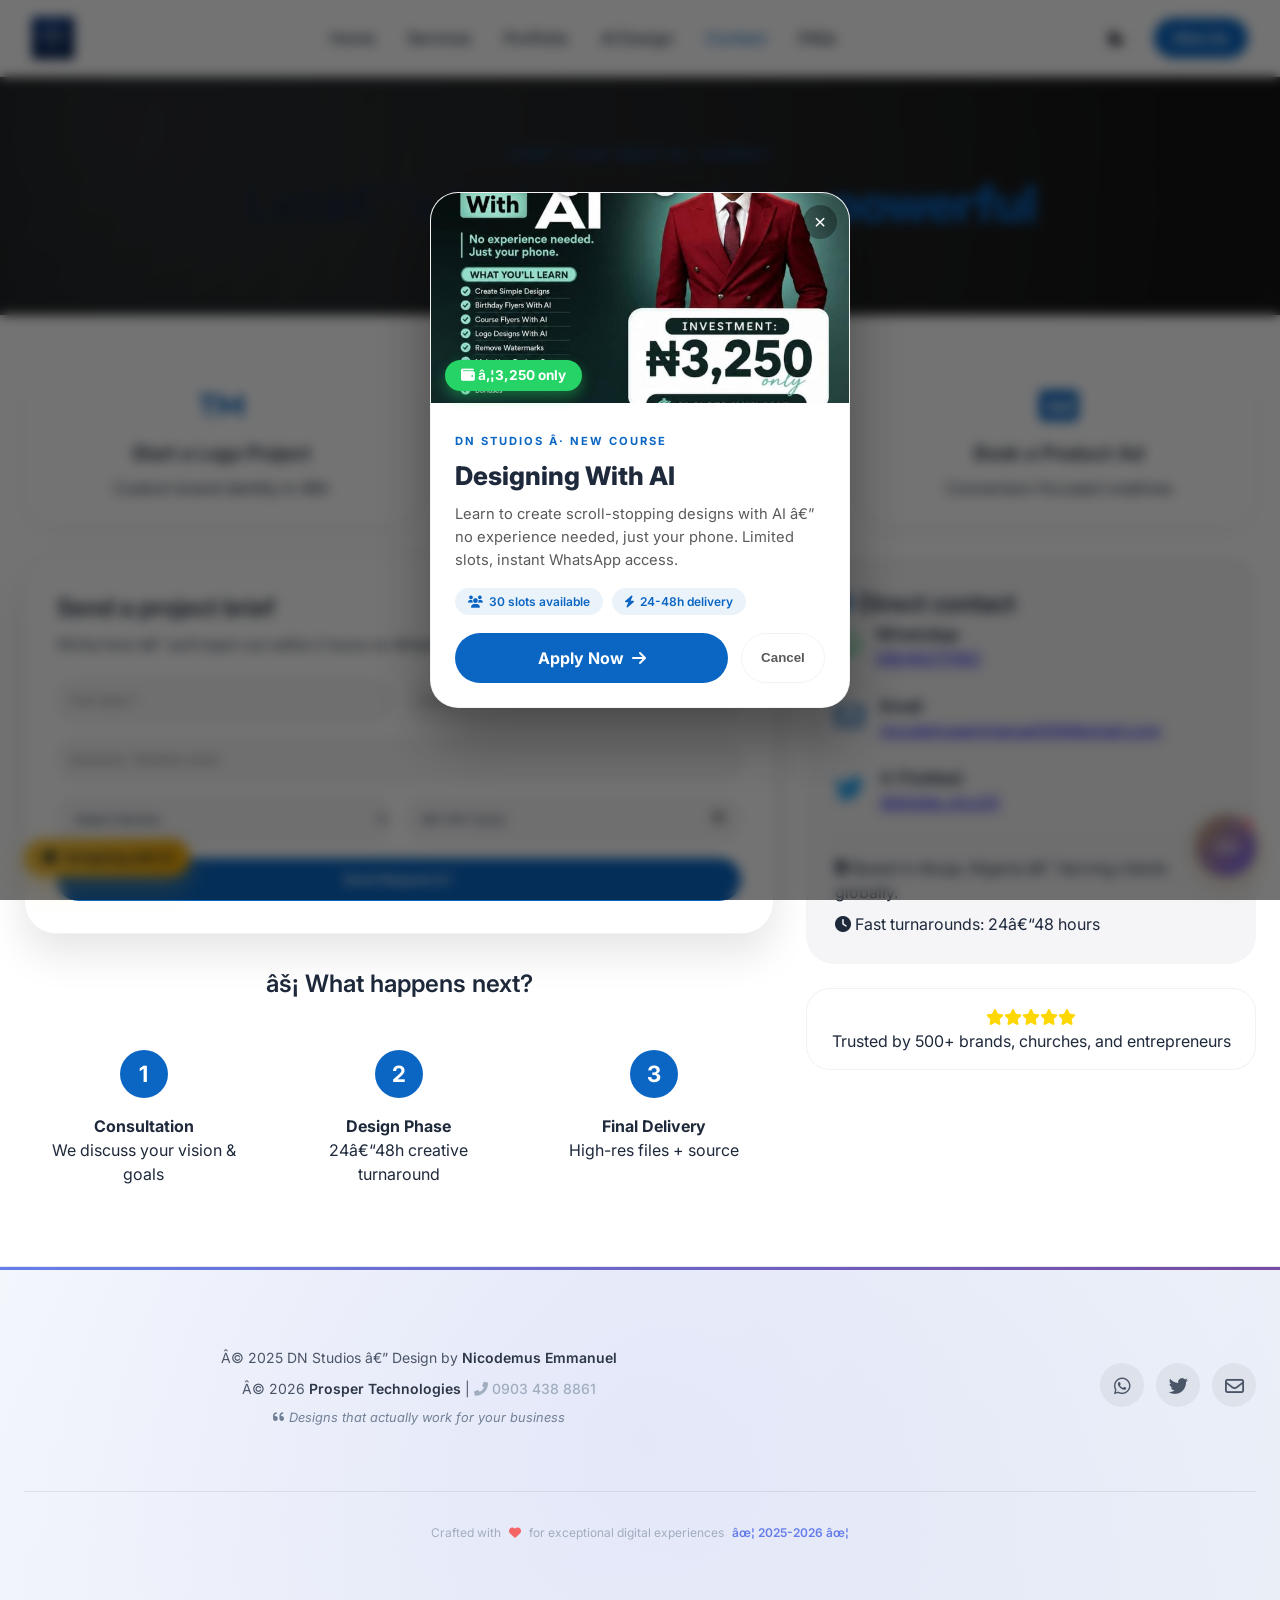
==== commit b43ba8ed: "5th commit" ====
--- a/dn-studios-portfolio/contact.html
+++ b/dn-studios-portfolio/contact.html
@@ -3,8 +3,8 @@
 <head>
   <meta charset="UTF-8">
   <meta name="viewport" content="width=device-width, initial-scale=1.0, viewport-fit=cover">
-  <title>DN Studios | Contact – Start Your Creative Project</title>
-  <meta name="description" content="Get in touch with DN Studios. Start a logo, church flyer, or product ad project. WhatsApp 09045217063 – 24-48h turnaround.">
+  <title>DN Studios | Contact â€“ Start Your Creative Project</title>
+  <meta name="description" content="Get in touch with DN Studios. Start a logo, church flyer, or product ad project. WhatsApp 09045217063 â€“ 24-48h turnaround.">
   <!-- Google Fonts + Font Awesome -->
   <link href="https://fonts.googleapis.com/css2?family=Inter:opsz,wght@14..32,300;400;500;600;700;800&display=swap" rel="stylesheet">
   <link rel="stylesheet" href="https://cdnjs.cloudflare.com/ajax/libs/font-awesome/6.0.0-beta3/css/all.min.css">
@@ -146,13 +146,13 @@
         <li><a href="index.html" class="nav-link">Home</a></li>
         <li><a href="index.html#services" class="nav-link">Services</a></li>
         <li><a href="portfolio.html" class="nav-link">Portfolio</a></li>
-        
+        <li><a href="designing-with-ai.html" class="nav-link">AI Design</a></li>
         <li><a href="contact.html" class="nav-link active">Contact</a></li>
-        <li><a href="faqs.html" class="nav-link active">faqs</a></li>
+        <li><a href="faqs.html" class="nav-link">FAQs</a></li>
       </ul>
     </nav>
     <div class="header-right">
-      <button class="theme-toggle" id="darkModeToggle"><img src="assets/icon_moon.svg" alt="Dark Mode"></button>
+      <button class="theme-toggle" id="darkModeToggle" aria-label="Toggle theme"><img class="icon-moon" src="assets/icon_moon.svg" alt="Dark mode"><img class="icon-sun" src="assets/icon_sun.svg" alt="Light mode"></button>
       <a href="https://wa.me/2349045217063" class="nav-link hire-btn" target="_blank">Hire Us</a>
       <button class="mobile-menu-btn" id="mobileMenuBtn"><i class="fas fa-bars"></i></button>
     </div>
@@ -160,7 +160,7 @@
 </header>
 <!-- Popup AI Chat Widget for DN Studios -->
 <style>
-  /* ───── CHAT WIDGET STYLES ───────────────────────────────── */
+  /* â”€â”€â”€â”€â”€ CHAT WIDGET STYLES â”€â”€â”€â”€â”€â”€â”€â”€â”€â”€â”€â”€â”€â”€â”€â”€â”€â”€â”€â”€â”€â”€â”€â”€â”€â”€â”€â”€â”€â”€â”€â”€â”€ */
   .dn-chat-widget * {
     margin: 0;
     padding: 0;
@@ -1015,10 +1015,10 @@
         <div class="dn-header-name">DN Studios Assistant</div>
         <div class="dn-header-status">
           <div class="dn-status-dot"></div>
-          Online · 24/7
+          Online Â· 24/7
         </div>
       </div>
-      <button class="dn-close-btn" id="dnCloseChat">✕</button>
+      <button class="dn-close-btn" id="dnCloseChat">âœ•</button>
     </div>
     
     <div class="dn-messages" id="dnMessages"></div>
@@ -1031,7 +1031,7 @@
         </svg>
       </button>
     </div>
-    <div class="dn-powered">DN Studios · AI Assistant</div>
+    <div class="dn-powered">DN Studios Â· AI Assistant</div>
   </div>
 </div>
 
@@ -1053,7 +1053,7 @@
     let isOpen = false;
     let welcomed = false;
     
-    // ───── HELPER FUNCTIONS ─────────────────────────────────────
+    // â”€â”€â”€â”€â”€ HELPER FUNCTIONS â”€â”€â”€â”€â”€â”€â”€â”€â”€â”€â”€â”€â”€â”€â”€â”€â”€â”€â”€â”€â”€â”€â”€â”€â”€â”€â”€â”€â”€â”€â”€â”€â”€â”€â”€â”€â”€
     function scrollToBottom() {
       messagesEl.scrollTop = messagesEl.scrollHeight;
     }
@@ -1117,7 +1117,7 @@
       }, 800);
     }
     
-    // ───── KNOWLEDGE BASE / RESPONSE ENGINE ─────────────────────
+    // â”€â”€â”€â”€â”€ KNOWLEDGE BASE / RESPONSE ENGINE â”€â”€â”€â”€â”€â”€â”€â”€â”€â”€â”€â”€â”€â”€â”€â”€â”€â”€â”€â”€â”€
     function getChipsForResponse(message) {
       const lower = message.toLowerCase();
       if (lower.includes('service') || lower.includes('offer')) return null;
@@ -1130,87 +1130,87 @@
       
       // Pricing / Quote
       if (lower.match(/\b(price|cost|quote|how much|fee|charge|rate|budget|afford)\b/i)) {
-        return `Every brand is unique — so every design is custom-tailored to deliver the best value for your vision. 🎨<br><br>
+        return `Every brand is unique â€” so every design is custom-tailored to deliver the best value for your vision. ðŸŽ¨<br><br>
         <strong>Nicodemus</strong> will walk you through everything personally and give you a quote based on your specific needs.<br><br>
         <a href="${WHATSAPP_URL}?text=Hi%20Nicodemus%2C%20I%27d%20like%20a%20custom%20quote%20for%20my%20project" class="dn-wa-link" target="_blank">
-          💬 Chat on WhatsApp for Quote
+          ðŸ’¬ Chat on WhatsApp for Quote
         </a><br><br>
-        Our 24–48 hour turnaround starts the moment you connect! ⚡`;
+        Our 24â€“48 hour turnaround starts the moment you connect! âš¡`;
       }
       
       // Turnaround / Delivery
       if (lower.match(/\b(how long|turnaround|delivery|deliver|when.*ready|time.*take|fast|rush|urgent|deadline)\b/i)) {
-        return `⚡ <strong>Fastest in the industry!</strong><br><br>
-        We operate on a strict <strong>24–48 hour turnaround</strong> for most projects — logos, flyers, brand identity work, social graphics.<br><br>
+        return `âš¡ <strong>Fastest in the industry!</strong><br><br>
+        We operate on a strict <strong>24â€“48 hour turnaround</strong> for most projects â€” logos, flyers, brand identity work, social graphics.<br><br>
         <strong>The process:</strong><br>
-        1️⃣ You share your brief & brand details<br>
-        2️⃣ Our team gets to work immediately<br>
-        3️⃣ Your design lands in your inbox within 24–48 hours<br><br>
-        Complex brand packages may take slightly longer — we'll give you a clear timeline upfront.<br><br>
+        1ï¸âƒ£ You share your brief & brand details<br>
+        2ï¸âƒ£ Our team gets to work immediately<br>
+        3ï¸âƒ£ Your design lands in your inbox within 24â€“48 hours<br><br>
+        Complex brand packages may take slightly longer â€” we'll give you a clear timeline upfront.<br><br>
         <a href="${WHATSAPP_URL}?text=Hi%20Nicodemus%2C%20I%27d%20like%20to%20start%20a%20project" class="dn-wa-link" target="_blank">
-          🚀 Start Your Project Now
+          ðŸš€ Start Your Project Now
         </a>`;
       }
       
       // Services
       if (lower.match(/\b(service|offer|what.*do|logo|flyer|brand|identity|poster|social media|banner|church|ministry)\b/i)) {
-        return `✨ <strong>DN Studios Services:</strong><br><br>
-        🎯 <strong>Logo & Brand Identity</strong> — Distinctive marks that represent your vision<br>
-        ⛪ <strong>Church & Ministry Flyers</strong> — Anointed designs for events & programmes<br>
-        📱 <strong>Social Media Graphics</strong> — Scroll-stopping posts & story templates<br>
-        🖼️ <strong>Event Posters & Banners</strong> — High-impact print & digital materials<br>
-        📋 <strong>Product Advertisement Design</strong> — Mockups built to convert<br>
-        🎨 <strong>Custom Design Consultation</strong> — Tailored to your brand voice<br><br>
-        Every project is <strong>custom-built from scratch</strong> — no templates!<br><br>
+        return `âœ¨ <strong>DN Studios Services:</strong><br><br>
+        ðŸŽ¯ <strong>Logo & Brand Identity</strong> â€” Distinctive marks that represent your vision<br>
+        â›ª <strong>Church & Ministry Flyers</strong> â€” Anointed designs for events & programmes<br>
+        ðŸ“± <strong>Social Media Graphics</strong> â€” Scroll-stopping posts & story templates<br>
+        ðŸ–¼ï¸ <strong>Event Posters & Banners</strong> â€” High-impact print & digital materials<br>
+        ðŸ“‹ <strong>Product Advertisement Design</strong> â€” Mockups built to convert<br>
+        ðŸŽ¨ <strong>Custom Design Consultation</strong> â€” Tailored to your brand voice<br><br>
+        Every project is <strong>custom-built from scratch</strong> â€” no templates!<br><br>
         Which service interests you most?`;
       }
       
       // Contact / WhatsApp
       if (lower.match(/\b(contact|reach|whatsapp|nicodemus|phone|call|message|get in touch|talk|human)\b/i)) {
-        return `📞 <strong>Connect with Nicodemus directly:</strong><br><br>
+        return `ðŸ“ž <strong>Connect with Nicodemus directly:</strong><br><br>
         <a href="${WHATSAPP_URL}" class="dn-wa-link" target="_blank">
-          💬 WhatsApp: 09045217063
+          ðŸ’¬ WhatsApp: 09045217063
         </a><br><br>
-        📧 Email: <strong>nicodemusemmanuel305@gmail.com</strong><br>
-        🐦 X (Twitter): <strong>@digital_nico25</strong><br>
-        📱 Direct Call: <strong>08065919383</strong><br><br>
-        Nicodemus replies typically within minutes, Mon–Sat. 🙌`;
+        ðŸ“§ Email: <strong>nicodemusemmanuel305@gmail.com</strong><br>
+        ðŸ¦ X (Twitter): <strong>@digital_nico25</strong><br>
+        ðŸ“± Direct Call: <strong>08065919383</strong><br><br>
+        Nicodemus replies typically within minutes, Monâ€“Sat. ðŸ™Œ`;
       }
       
       // About / Who
       if (lower.match(/\b(who are you|about|what is dn|studio|mission|founder)\b/i)) {
-        return `🎬 <strong>DN Studios</strong> is a premium creative design studio founded by <strong>Nicodemus Emmanuel</strong>, a graphic designer and visual brand strategist.<br><br>
+        return `ðŸŽ¬ <strong>DN Studios</strong> is a premium creative design studio founded by <strong>Nicodemus Emmanuel</strong>, a graphic designer and visual brand strategist.<br><br>
         <strong>Our mission:</strong> Help businesses, brands, and individuals show up powerfully through visual design.<br><br>
         <strong>What makes us different:</strong><br>
-        ✦ Custom, never cookie-cutter designs<br>
-        ✦ Guaranteed 24–48 hour delivery<br>
-        ✦ Unlimited revisions until you're 100% satisfied<br>
-        ✦ Deep understanding of Nigerian & African brand contexts<br><br>
-        Ready to show up powerfully? Let's create something extraordinary! ✨`;
+        âœ¦ Custom, never cookie-cutter designs<br>
+        âœ¦ Guaranteed 24â€“48 hour delivery<br>
+        âœ¦ Unlimited revisions until you're 100% satisfied<br>
+        âœ¦ Deep understanding of Nigerian & African brand contexts<br><br>
+        Ready to show up powerfully? Let's create something extraordinary! âœ¨`;
       }
       
       // Greeting
       if (lower.match(/^(hi|hello|hey|good morning|good afternoon|hey there|sup|howdy)/i)) {
-        return `Hey there! 👋 Great to meet you!<br><br>
-        I'm the <strong>DN Studios AI Assistant</strong> — here to help you find the perfect creative solution for your brand.<br><br>
+        return `Hey there! ðŸ‘‹ Great to meet you!<br><br>
+        I'm the <strong>DN Studios AI Assistant</strong> â€” here to help you find the perfect creative solution for your brand.<br><br>
         <strong>You can ask me about:</strong>`;
       }
       
       // Thanks
       if (lower.match(/thank|appreciate|helpful|great help/i)) {
-        return `You're so welcome! 😊 It's our absolute pleasure.<br><br>
-        Remember — whenever you're ready to start your project, Nicodemus is just one message away. We can't wait to bring your brand vision to life! ✨<br><br>
+        return `You're so welcome! ðŸ˜Š It's our absolute pleasure.<br><br>
+        Remember â€” whenever you're ready to start your project, Nicodemus is just one message away. We can't wait to bring your brand vision to life! âœ¨<br><br>
         <a href="${WHATSAPP_URL}?text=Hi%20Nicodemus%2C%20I%27m%20ready%20to%20start%20my%20project" class="dn-wa-link" target="_blank">
-          🎨 Start Your Project →
+          ðŸŽ¨ Start Your Project â†’
         </a>`;
       }
       
       // Fallback
-      return `That's a great question! For the most accurate answer, it's best to speak with <strong>Nicodemus</strong> directly — he'll give you everything you need. 🙌<br><br>
+      return `That's a great question! For the most accurate answer, it's best to speak with <strong>Nicodemus</strong> directly â€” he'll give you everything you need. ðŸ™Œ<br><br>
       <a href="${WHATSAPP_URL}?text=Hi%20Nicodemus%2C%20I%20have%20a%20question%20about%20DN%20Studios" class="dn-wa-link" target="_blank">
-        💬 Ask Nicodemus on WhatsApp
+        ðŸ’¬ Ask Nicodemus on WhatsApp
       </a><br><br>
-      Or ask me about our <strong>services</strong>, <strong>turnaround time</strong>, or <strong>pricing</strong>! 😊`;
+      Or ask me about our <strong>services</strong>, <strong>turnaround time</strong>, or <strong>pricing</strong>! ðŸ˜Š`;
     }
     
     function sendMessage() {
@@ -1229,7 +1229,7 @@
     
     function showWelcome() {
       showTyping(() => {
-        addMessage(`Hi! I'm the <strong>DN Studios Assistant</strong>. 👋<br><br>How can I help you <strong>show up powerfully</strong> today?`, false, [
+        addMessage(`Hi! I'm the <strong>DN Studios Assistant</strong>. ðŸ‘‹<br><br>How can I help you <strong>show up powerfully</strong> today?`, false, [
           'Our Services', 'Turnaround Time', 'Get a Quote', 'Contact Info'
         ]);
       });
@@ -1257,7 +1257,7 @@
       }
     }
     
-    // ───── EVENT LISTENERS ─────────────────────────────────────
+    // â”€â”€â”€â”€â”€ EVENT LISTENERS â”€â”€â”€â”€â”€â”€â”€â”€â”€â”€â”€â”€â”€â”€â”€â”€â”€â”€â”€â”€â”€â”€â”€â”€â”€â”€â”€â”€â”€â”€â”€â”€â”€â”€â”€â”€â”€
     bubble.addEventListener('click', toggleChat);
     closeBtn.addEventListener('click', toggleChat);
     sendBtn.addEventListener('click', sendMessage);
@@ -1280,8 +1280,8 @@
   <section class="contact-hero">
     <div class="container">
       <span class="section-tag-inline">Start your creative journey</span>
-      <h1 style="font-size: clamp(2rem, 6vw, 3.2rem);">Let’s build something <span style="color: var(--accent);">powerful</span></h1>
-      <p>Share your vision — we respond within 24 hours.</p>
+      <h1 style="font-size: clamp(2rem, 6vw, 3.2rem);">Letâ€™s build something <span style="color: var(--accent);">powerful</span></h1>
+      <p>Share your vision â€” we respond within 24 hours.</p>
     </div>
   </section>
 
@@ -1310,7 +1310,7 @@
       <div style="flex: 2;">
         <div class="glass-form">
           <h3 style="margin-bottom: 0.5rem;">Send a project brief</h3>
-          <p style="margin-bottom: 1.5rem; font-size: 0.9rem;">Fill the form — we'll reach out within 2 hours on WhatsApp.</p>
+          <p style="margin-bottom: 1.5rem; font-size: 0.9rem;">Fill the form â€” we'll reach out within 2 hours on WhatsApp.</p>
           <form id="contactForm">
             <div style="display: flex; gap: 1rem; flex-wrap: wrap; margin-bottom: 1rem;">
               <input type="text" id="fullName" placeholder="Full name *" style="flex:1; background: var(--bg-secondary); border: 1px solid var(--border-light); padding: 0.8rem; border-radius: 20px;" required>
@@ -1330,15 +1330,15 @@
               </select>
               <input type="date" id="deadline" style="flex:1; background: var(--bg-secondary); border: 1px solid var(--border-light); padding: 0.8rem; border-radius: 20px;">
             </div>
-            <button type="submit" style="background: var(--accent); color: white; padding: 0.9rem; border: none; border-radius: 40px; width: 100%; font-weight: bold; cursor: pointer; transition: 0.2s;">Send Request →</button>
+            <button type="submit" style="background: var(--accent); color: white; padding: 0.9rem; border: none; border-radius: 40px; width: 100%; font-weight: bold; cursor: pointer; transition: 0.2s;">Send Request â†’</button>
           </form>
         </div>
         <!-- Timeline visual -->
         <div style="margin-top: 2rem;">
-          <h3 style="text-align: center;">⚡ What happens next?</h3>
+          <h3 style="text-align: center;">âš¡ What happens next?</h3>
           <div class="timeline-steps">
             <div class="step"><div class="step-number">1</div><h4>Consultation</h4><p>We discuss your vision & goals</p></div>
-            <div class="step"><div class="step-number">2</div><h4>Design Phase</h4><p>24–48h creative turnaround</p></div>
+            <div class="step"><div class="step-number">2</div><h4>Design Phase</h4><p>24â€“48h creative turnaround</p></div>
             <div class="step"><div class="step-number">3</div><h4>Final Delivery</h4><p>High-res files + source</p></div>
           </div>
         </div>
@@ -1352,8 +1352,8 @@
           <div class="contact-method"><i class="far fa-envelope" style="font-size: 1.8rem; color: var(--accent);"></i><div><strong>Email</strong><br><a href="mailto:nicodemusemmanuel305@gmail.com">nicodemusemmanuel305@gmail.com</a></div></div>
           <div class="contact-method"><i class="fab fa-twitter" style="font-size: 1.8rem; color: #1DA1F2;"></i><div><strong>X (Twitter)</strong><br><a href="https://twitter.com/digital_nico25" target="_blank">@digital_nico25</a></div></div>
           <hr style="margin: 1rem 0; border-color: var(--border-light);">
-          <p style="margin-top: 1rem;"><i class="fas fa-map-marker-alt"></i> Based in Abuja, Nigeria — Serving clients globally.</p>
-          <p style="margin-top: 0.5rem;"><i class="fas fa-clock"></i> Fast turnarounds: 24–48 hours</p>
+          <p style="margin-top: 1rem;"><i class="fas fa-map-marker-alt"></i> Based in Abuja, Nigeria â€” Serving clients globally.</p>
+          <p style="margin-top: 0.5rem;"><i class="fas fa-clock"></i> Fast turnarounds: 24â€“48 hours</p>
         </div>
         <!-- extra trust badge -->
         <div style="background: var(--card-bg); backdrop-filter: blur(8px); border-radius: 24px; padding: 1rem; margin-top: 1.5rem; text-align: center; border:1px solid var(--border-light);">
@@ -1385,8 +1385,8 @@
     <div class="footer-main">
       <!-- Left side: Copyright & Credits -->
       <div class="footer-copyright">
-        <p>© 2025 DN Studios — Design by <strong>Nicodemus Emmanuel</strong></p>
-        <p>© 2026 <strong>Prosper Technologies</strong> | 
+        <p>Â© 2025 DN Studios â€” Design by <strong>Nicodemus Emmanuel</strong></p>
+        <p>Â© 2026 <strong>Prosper Technologies</strong> | 
           <a href="tel:09034388861" class="phone-link">
             <i class="fas fa-phone-alt"></i> 0903 438 8861
           </a>
@@ -1431,7 +1431,7 @@
         <span>Crafted with</span>
         <i class="fas fa-heart heart-icon"></i>
         <span>for exceptional digital experiences</span>
-        <span class="footer-year">✦ 2025-2026 ✦</span>
+        <span class="footer-year">âœ¦ 2025-2026 âœ¦</span>
       </div>
     </div>
   </div>
@@ -1446,10 +1446,8 @@
       const saved = localStorage.getItem('dn_theme');
       if (saved === 'dark') {
         body.classList.add('dark');
-        if (toggle) toggle.innerHTML = '<i class="fas fa-sun"></i>';
       } else {
         body.classList.remove('dark');
-        if (toggle) toggle.innerHTML = '<i class="fas fa-moon"></i>';
       }
     }
     if (toggle) {
@@ -1457,11 +1455,9 @@
         if (body.classList.contains('dark')) {
           body.classList.remove('dark');
           localStorage.setItem('dn_theme', 'light');
-          toggle.innerHTML = '<i class="fas fa-moon"></i>';
         } else {
           body.classList.add('dark');
           localStorage.setItem('dn_theme', 'dark');
-          toggle.innerHTML = '<i class="fas fa-sun"></i>';
         }
       });
     }
@@ -1475,12 +1471,12 @@
       document.querySelectorAll('.nav-link').forEach(link => link.addEventListener('click', () => navLinks.classList.remove('show-nav')));
     }
 
-    // Quick action cards — pre-filled WhatsApp messages
+    // Quick action cards â€” pre-filled WhatsApp messages
     const actionCards = document.querySelectorAll('.action-card');
     actionCards.forEach(card => {
       card.addEventListener('click', () => {
         const project = card.getAttribute('data-project') || 'design project';
-        const message = `Hi DN Studios, I want to start a ${project} project. Let’s discuss details.`;
+        const message = `Hi DN Studios, I want to start a ${project} project. Letâ€™s discuss details.`;
         const encoded = encodeURIComponent(message);
         window.open(`https://wa.me/2349045217063?text=${encoded}`, '_blank');
       });
@@ -1538,15 +1534,244 @@
     }
   })();
 </script>
-<style>
-  /* ensure glassmorphic inputs inherit dark mode properly */
-  input, select {
-    color: var(--text-primary);
-    background: var(--bg-secondary) !important;
-  }
-  .action-card, .glass-form, .contact-sidebar {
-    transition: all 0.2s;
-  }
-</style>
+  <style>
+    /* ensure glassmorphic inputs inherit dark mode properly */
+    input, select {
+      color: var(--text-primary);
+      background: var(--bg-secondary) !important;
+    }
+    .action-card, .glass-form, .contact-sidebar {
+      transition: all 0.2s;
+    }
+  </style>
+
+  <!-- ======= AI COURSE POPUP + ENHANCEMENTS ======= -->
+  <style>
+    .dn-ai-popup {
+      position: fixed;
+      inset: 0;
+      z-index: 1000001;
+      display: flex;
+      align-items: center;
+      justify-content: center;
+      padding: 1rem;
+      background: rgba(0,0,0,0.55);
+      backdrop-filter: blur(6px);
+      -webkit-backdrop-filter: blur(6px);
+      opacity: 0;
+      visibility: hidden;
+      transition: opacity 0.35s ease, visibility 0.35s ease;
+    }
+    .dn-ai-popup.show { opacity: 1; visibility: visible; }
+    .dn-ai-popup-card {
+      position: relative;
+      width: 100%;
+      max-width: 420px;
+      background: var(--bg-primary);
+      color: var(--text-primary);
+      border: 1px solid var(--border-light);
+      border-radius: 28px;
+      overflow: hidden;
+      box-shadow: 0 30px 60px rgba(0,0,0,0.35);
+      transform: translateY(24px) scale(0.96);
+      transition: transform 0.4s cubic-bezier(0.22, 1.2, 0.36, 1);
+    }
+    .dn-ai-popup.show .dn-ai-popup-card { transform: translateY(0) scale(1); }
+    .dn-ai-popup-close {
+      position: absolute;
+      top: 12px;
+      right: 12px;
+      width: 34px;
+      height: 34px;
+      border: none;
+      border-radius: 50%;
+      background: rgba(0,0,0,0.35);
+      color: #fff;
+      font-size: 1.3rem;
+      line-height: 1;
+      cursor: pointer;
+      z-index: 2;
+      transition: background 0.2s;
+    }
+    .dn-ai-popup-close:hover { background: rgba(0,0,0,0.6); }
+    .dn-ai-popup-media { position: relative; }
+    .dn-ai-popup-media img { width: 100%; height: 210px; object-fit: cover; display: block; }
+    .dn-ai-popup-badge {
+      position: absolute;
+      left: 14px;
+      bottom: 12px;
+      background: #25D366;
+      color: #fff;
+      font-weight: 700;
+      font-size: 0.85rem;
+      padding: 0.35rem 1rem;
+      border-radius: 40px;
+      box-shadow: 0 6px 14px rgba(37,211,102,0.4);
+    }
+    .dn-ai-popup-body { padding: 1.5rem; }
+    .dn-ai-popup-eyebrow {
+      font-size: 0.7rem;
+      letter-spacing: 2px;
+      text-transform: uppercase;
+      color: var(--accent);
+      font-weight: 700;
+    }
+    .dn-ai-popup-body h3 { font-size: 1.6rem; font-weight: 800; margin: 0.35rem 0 0.5rem; }
+    .dn-ai-popup-body p { font-size: 0.92rem; color: var(--text-muted); line-height: 1.55; }
+    .dn-ai-popup-features { display: flex; flex-wrap: wrap; gap: 0.6rem; margin: 1rem 0; }
+    .dn-ai-popup-features span {
+      font-size: 0.75rem;
+      font-weight: 600;
+      background: rgba(10,102,194,0.08);
+      color: var(--accent);
+      padding: 0.3rem 0.8rem;
+      border-radius: 40px;
+      display: inline-flex;
+      align-items: center;
+      gap: 6px;
+    }
+    .dn-ai-popup-actions { display: flex; gap: 0.8rem; margin-top: 1.1rem; }
+    .dn-ai-popup-apply {
+      flex: 1;
+      text-align: center;
+      background: var(--accent);
+      color: #fff;
+      font-weight: 700;
+      text-decoration: none;
+      padding: 0.8rem 1rem;
+      border-radius: 50px;
+      transition: transform 0.2s, filter 0.2s;
+      display: inline-flex;
+      align-items: center;
+      justify-content: center;
+      gap: 0.5rem;
+    }
+    .dn-ai-popup-apply:hover { transform: translateY(-2px); filter: brightness(1.08); }
+    .dn-ai-popup-cancel {
+      background: transparent;
+      border: 1px solid var(--border-light);
+      color: var(--text-muted);
+      font-weight: 600;
+      padding: 0.8rem 1.2rem;
+      border-radius: 50px;
+      cursor: pointer;
+      transition: 0.2s;
+    }
+    .dn-ai-popup-cancel:hover { border-color: var(--accent); color: var(--accent); }
+    .dn-ai-launcher {
+      position: fixed;
+      left: 24px;
+      bottom: 24px;
+      z-index: 9000;
+      background: linear-gradient(135deg, #f5c542 0%, #f0a500 100%);
+      color: #0b1f33;
+      font-weight: 700;
+      font-size: 0.8rem;
+      border: none;
+      border-radius: 50px;
+      padding: 0.7rem 1.1rem;
+      cursor: pointer;
+      display: flex;
+      align-items: center;
+      gap: 8px;
+      box-shadow: 0 10px 24px rgba(245,197,66,0.4);
+      transition: transform 0.2s, box-shadow 0.2s;
+    }
+    .dn-ai-launcher:hover { transform: translateY(-3px); box-shadow: 0 14px 30px rgba(245,197,66,0.55); }
+    .dn-back-top {
+      position: fixed;
+      bottom: 22px;
+      left: 50%;
+      transform: translateX(-50%) translateY(90px);
+      width: 46px;
+      height: 46px;
+      border-radius: 50%;
+      border: none;
+      background: var(--accent);
+      color: #fff;
+      font-size: 1.1rem;
+      cursor: pointer;
+      z-index: 8000;
+      box-shadow: 0 8px 20px var(--accent-glow);
+      transition: transform 0.3s ease, opacity 0.3s ease;
+      opacity: 0;
+      display: flex;
+      align-items: center;
+      justify-content: center;
+    }
+    .dn-back-top.show { transform: translateX(-50%) translateY(0); opacity: 1; }
+    @media (max-width: 520px) {
+      .dn-ai-popup-media img { height: 170px; }
+      .dn-ai-popup-actions { flex-direction: column; }
+      .dn-ai-launcher { left: 16px; bottom: 16px; padding: 0.6rem 0.9rem; }
+    }
+
+    /* Theme toggle SVG icons */
+    .theme-toggle img { width: 20px; height: 20px; }
+    .theme-toggle .icon-sun { display: none; }
+    body.dark .theme-toggle .icon-moon { display: none; }
+    body.dark .theme-toggle .icon-sun { display: inline-block; }
+  </style>
+
+  <div class="dn-ai-popup" id="dnAiPopup" role="dialog" aria-modal="true" aria-labelledby="dnAiPopupTitle">
+    <div class="dn-ai-popup-card">
+      <button class="dn-ai-popup-close" id="dnAiPopupClose" aria-label="Close">&times;</button>
+      <div class="dn-ai-popup-media">
+        <img src="assets/invest.jpg" alt="Designing With AI course">
+        <span class="dn-ai-popup-badge"><i class="fas fa-wallet"></i> â‚¦3,250 only</span>
+      </div>
+      <div class="dn-ai-popup-body">
+        <span class="dn-ai-popup-eyebrow">DN Studios Â· New Course</span>
+        <h3 id="dnAiPopupTitle">Designing With AI</h3>
+        <p>Learn to create scroll-stopping designs with AI â€” no experience needed, just your phone. Limited slots, instant WhatsApp access.</p>
+        <div class="dn-ai-popup-features">
+          <span><i class="fas fa-users"></i> 30 slots available</span>
+          <span><i class="fas fa-bolt"></i> 24-48h delivery</span>
+        </div>
+        <div class="dn-ai-popup-actions">
+          <a href="designing-with-ai.html" class="dn-ai-popup-apply">Apply Now <i class="fas fa-arrow-right"></i></a>
+          <button class="dn-ai-popup-cancel" id="dnAiPopupCancel">Cancel</button>
+        </div>
+      </div>
+    </div>
+  </div>
+
+  <button class="dn-ai-launcher" id="dnAiLauncher" aria-label="Designing with AI course"><i class="fas fa-robot"></i> Designing with AI</button>
+
+  <button class="dn-back-top" id="dnBackTop" aria-label="Back to top"><i class="fas fa-chevron-up"></i></button>
+
+  <script>
+    (function() {
+      var popup = document.getElementById('dnAiPopup');
+      var launcher = document.getElementById('dnAiLauncher');
+      var closeBtn = document.getElementById('dnAiPopupClose');
+      var cancelBtn = document.getElementById('dnAiPopupCancel');
+      var KEY = 'dn_ai_popup_seen';
+      function showPopup() { if (popup) { popup.classList.add('show'); document.body.style.overflow = 'hidden'; } }
+      function hidePopup() {
+        if (!popup) return;
+        popup.classList.remove('show');
+        document.body.style.overflow = '';
+        try { sessionStorage.setItem(KEY, '1'); } catch(e) {}
+      }
+      if (closeBtn) closeBtn.addEventListener('click', hidePopup);
+      if (cancelBtn) cancelBtn.addEventListener('click', hidePopup);
+      if (popup) popup.addEventListener('click', function(e) { if (e.target === popup) hidePopup(); });
+      if (launcher) launcher.addEventListener('click', showPopup);
+      document.addEventListener('keydown', function(e) { if (e.key === 'Escape' && popup && popup.classList.contains('show')) hidePopup(); });
+      var dismissed = false;
+      try { dismissed = sessionStorage.getItem(KEY) === '1'; } catch(e) {}
+      if (!dismissed) setTimeout(showPopup, 1800);
+
+      var backTop = document.getElementById('dnBackTop');
+      if (backTop) {
+        window.addEventListener('scroll', function() {
+          if (window.scrollY > 400) backTop.classList.add('show');
+          else backTop.classList.remove('show');
+        }, { passive: true });
+        backTop.addEventListener('click', function() { window.scrollTo({ top: 0, behavior: 'smooth' }); });
+      }
+    })();
+  </script>
 </body>
 </html>
